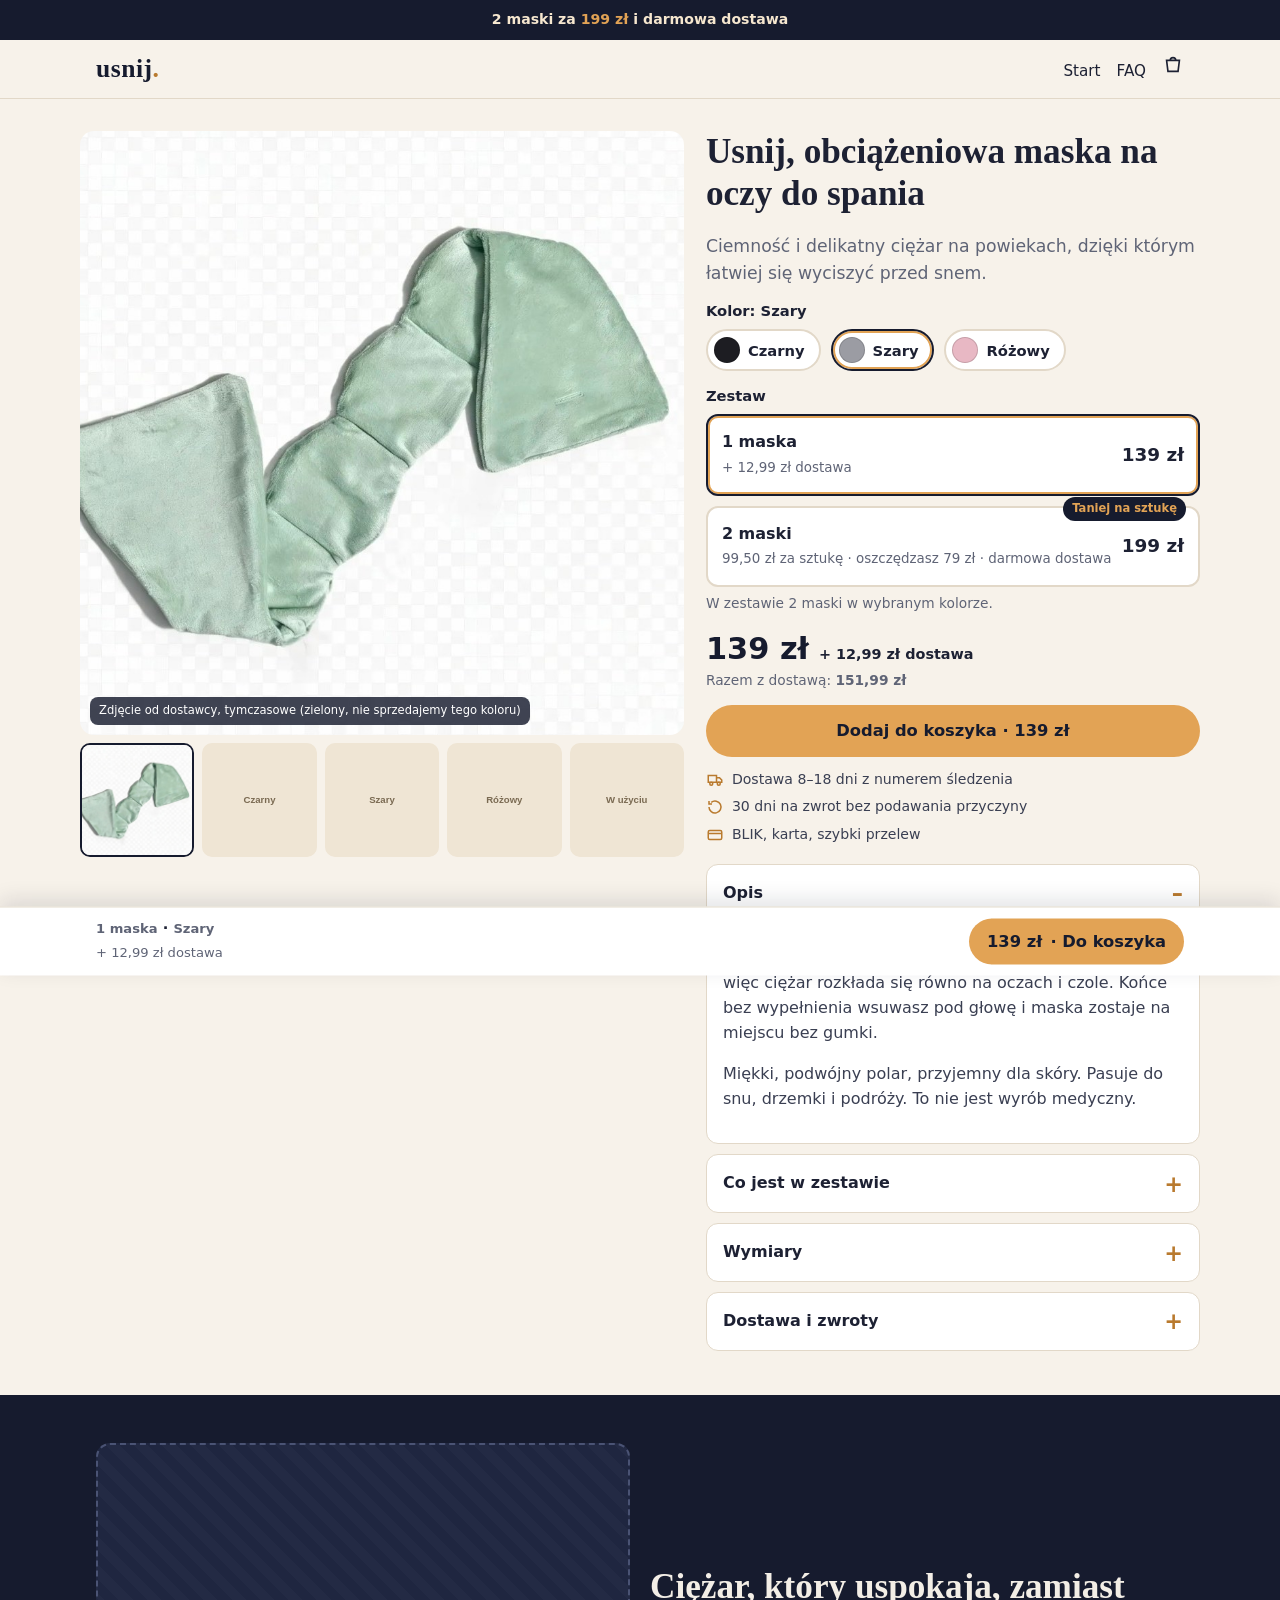
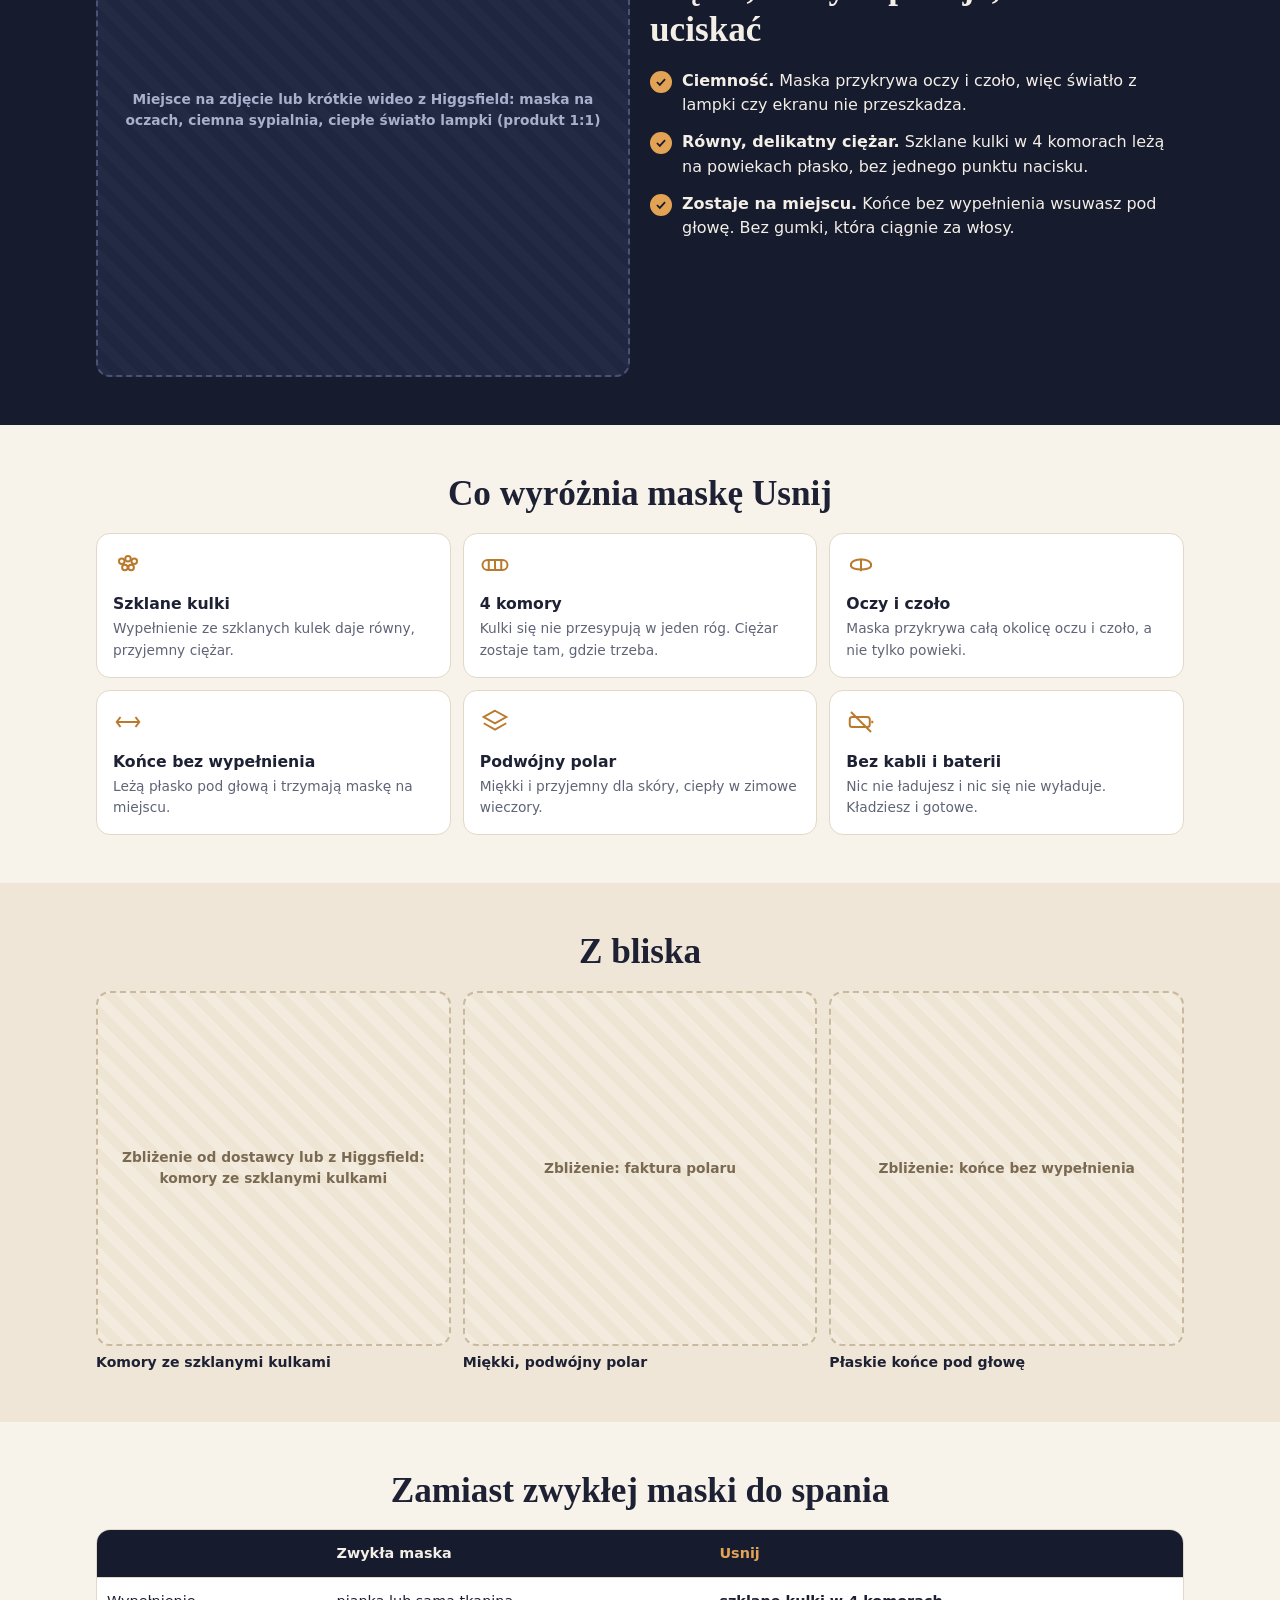
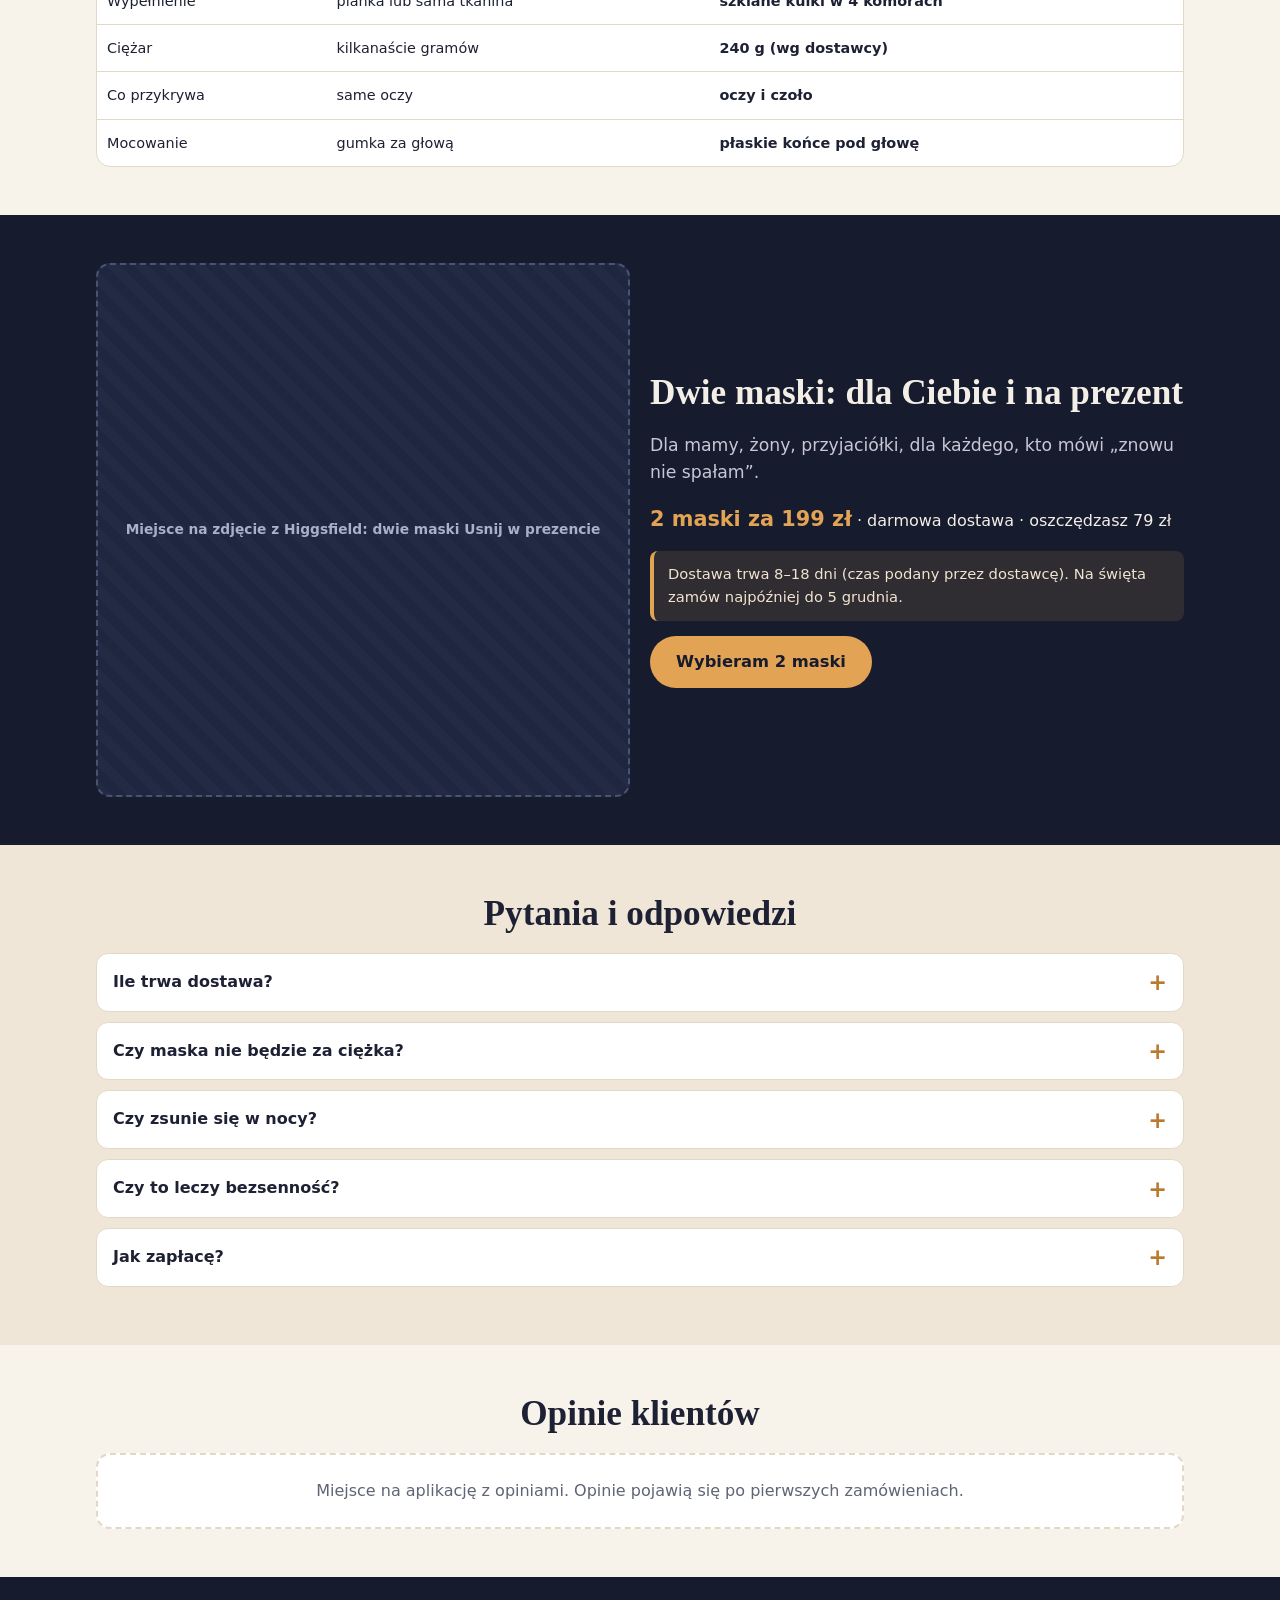
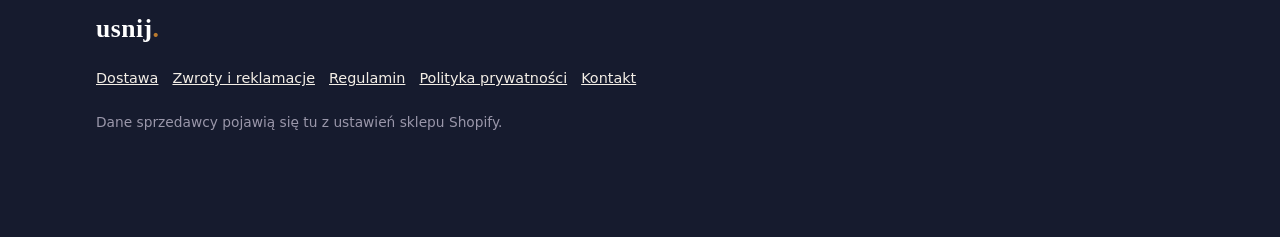
==== sklep/podglad/produkt.html @ 3f1035e3 "Podgląd sklepu Usnij: strona główna i produktu, testy i zrzuty Co-Authored-By: Claude Opus 5.5 <nore" ====
<!doctype html>
<html lang="pl">
<head>
<meta charset="utf-8">
<meta name="viewport" content="width=device-width,initial-scale=1">
<title>Usnij: obciążeniowa maska na oczy do spania</title>
<meta name="description" content="Obciążeniowa maska na oczy ze szklanymi kulkami w miękkim polarze. 139 zł, 2 sztuki 199 zł z darmową dostawą.">
<link rel="stylesheet" href="style.css">
</head>
<body>

<div class="promo">2 maski za <b>199 zł</b> i darmowa dostawa</div>
<header class="head"><div class="wrap">
  <a class="logo" href="index.html">usnij<span>.</span></a>
  <nav><a href="index.html">Start</a><a href="#faq">FAQ</a><a class="cart-ico" href="#" aria-label="Koszyk"><svg width="22" height="22" viewBox="0 0 24 24" fill="none" stroke="currentColor" stroke-width="1.8"><path d="M5 7h14l-1.5 12h-11z"/><path d="M9 7a3 3 0 0 1 6 0"/></svg></a></nav>
</div></header>

<!-- 1. Galeria i zakup -->
<div class="wrap pdp">
  <div>
    <div class="gal-main"><img src="img/dostawca-tymczasowe.jpg" alt="Obciążeniowa maska na oczy, zdjęcie od dostawcy"><span class="tag">Zdjęcie od dostawcy, tymczasowe (zielony, nie sprzedajemy tego koloru)</span></div>
    <div class="thumbs">
      <button class="thumb" aria-current="true"><img src="img/dostawca-tymczasowe.jpg" alt=""><template><img src="img/dostawca-tymczasowe.jpg" alt="Maska od dostawcy"><span class="tag">Zdjęcie od dostawcy, tymczasowe</span></template></button>
      <button class="thumb">Czarny<template><div class="ph">Zdjęcie od dostawcy: kolor czarny</div></template></button>
      <button class="thumb">Szary<template><div class="ph">Zdjęcie od dostawcy: kolor szary</div></template></button>
      <button class="thumb">Różowy<template><div class="ph">Zdjęcie od dostawcy: kolor różowy</div></template></button>
      <button class="thumb">W użyciu<template><div class="ph">Zdjęcie z Higgsfield: maska na oczach w łóżku, produkt 1:1</div></template></button>
    </div>
  </div>

  <div class="buy">
    <h1>Usnij, obciążeniowa maska na oczy do spania</h1>
    <p class="lead" style="margin-bottom:.4em">Ciemność i delikatny ciężar na powiekach, dzięki którym łatwiej się wyciszyć przed snem.</p>

    <div class="label">Kolor: <span data-color-name></span></div>
    <div class="swatches">
      <button class="sw" data-kolor="Czarny"><i style="background:#1d1d22"></i>Czarny</button>
      <button class="sw" data-kolor="Szary"><i style="background:#9b9ca3"></i>Szary</button>
      <button class="sw" data-kolor="Różowy"><i style="background:#e8b8c4"></i>Różowy</button>
    </div>

    <div class="label">Zestaw</div>
    <div class="sets">
      <button class="set" data-zestaw="1"><span><span class="t">1 maska</span><br><span class="s">+ 12,99 zł dostawa</span></span><span class="p">139 zł</span></button>
      <button class="set" data-zestaw="2"><span class="badge">Taniej na sztukę</span><span><span class="t">2 maski</span><br><span class="s">99,50 zł za sztukę · oszczędzasz 79 zł · darmowa dostawa</span></span><span class="p">199 zł</span></button>
    </div>
    <p class="small" style="margin-top:6px">W zestawie 2 maski w wybranym kolorze.</p>

    <div class="pricebox"><span class="price" data-price></span><span class="ship" data-ship></span></div>
    <p class="small">Razem z dostawą: <b data-total></b></p>
    <button class="btn block" id="main-atc" data-atc><span data-atc-label>Dodaj do koszyka</span></button>

    <div class="mini-trust">
      <span><svg width="18" height="18" viewBox="0 0 24 24" fill="none" stroke="currentColor" stroke-width="2"><path d="M3 6h11v9H3zM14 9h4l3 3v3h-7"/><circle cx="7" cy="17" r="2"/><circle cx="17" cy="17" r="2"/></svg>Dostawa 8–18 dni z numerem śledzenia</span>
      <span><svg width="18" height="18" viewBox="0 0 24 24" fill="none" stroke="currentColor" stroke-width="2"><path d="M4 12a8 8 0 1 0 3-6.2"/><path d="M4 4v4h4"/></svg>30 dni na zwrot bez podawania przyczyny</span>
      <span><svg width="18" height="18" viewBox="0 0 24 24" fill="none" stroke="currentColor" stroke-width="2"><rect x="3" y="6" width="18" height="12" rx="2"/><path d="M3 10h18"/></svg>BLIK, karta, szybki przelew</span>
    </div>

    <!-- 2. Zakładki -->
    <div style="margin-top:18px">
      <details open><summary>Opis</summary><div class="in"><p>Usnij to obciążeniowa maska na oczy wypełniona szklanymi kulkami. Kulki są zamknięte w 4 komorach, więc ciężar rozkłada się równo na oczach i czole. Końce bez wypełnienia wsuwasz pod głowę i maska zostaje na miejscu bez gumki.</p><p>Miękki, podwójny polar, przyjemny dla skóry. Pasuje do snu, drzemki i podróży. To nie jest wyrób medyczny.</p></div></details>
      <details><summary>Co jest w zestawie</summary><div class="in"><ul><li>1 maska: 1 × obciążeniowa maska na oczy</li><li>2 maski: 2 × obciążeniowa maska na oczy (w wybranym kolorze)</li></ul></div></details>
      <details><summary>Wymiary</summary><div class="in"><ul><li>Waga maski: 240 g (wg dostawcy)</li><li>Waga paczki: 362 g (wg dostawcy)</li><li>Długość i szerokość: [do potwierdzenia u dostawcy]</li><li>Materiał: polar, wypełnienie: szklane kulki</li></ul></div></details>
      <details><summary>Dostawa i zwroty</summary><div class="in"><ul><li>Dostawa 8–18 dni: 1–3 dni przygotowania + 7–15 dni transportu, z numerem śledzenia</li><li>Darmowa od 199 zł, poniżej 12,99 zł</li><li>Cena końcowa, bez cła i dopłat przy odbiorze</li><li>30 dni na zwrot bez podawania przyczyny</li><li>Paczka nie dotarła w 25 dni od nadania: nowa albo zwrot pieniędzy</li></ul></div></details>
    </div>
  </div>
</div>

<!-- 3. Najważniejsza korzyść -->
<section class="dark"><div class="wrap benefit">
  <div class="ph sq">Miejsce na zdjęcie lub krótkie wideo z Higgsfield: maska na oczach, ciemna sypialnia, ciepłe światło lampki (produkt 1:1)</div>
  <div>
    <h2>Ciężar, który uspokaja, zamiast uciskać</h2>
    <ul class="ticks">
      <li><span><b>Ciemność.</b> Maska przykrywa oczy i czoło, więc światło z lampki czy ekranu nie przeszkadza.</span></li>
      <li><span><b>Równy, delikatny ciężar.</b> Szklane kulki w 4 komorach leżą na powiekach płasko, bez jednego punktu nacisku.</span></li>
      <li><span><b>Zostaje na miejscu.</b> Końce bez wypełnienia wsuwasz pod głowę. Bez gumki, która ciągnie za włosy.</span></li>
    </ul>
  </div>
</div></section>

<!-- 4. Cechy -->
<section><div class="wrap">
  <h2 class="center">Co wyróżnia maskę Usnij</h2>
  <div class="features">
    <div class="feat"><svg viewBox="0 0 24 24" fill="none" stroke="currentColor" stroke-width="1.6"><circle cx="7" cy="9" r="2.2"/><circle cx="12" cy="7" r="2.2"/><circle cx="17" cy="9" r="2.2"/><circle cx="9.5" cy="14" r="2.2"/><circle cx="14.5" cy="14" r="2.2"/></svg><h3>Szklane kulki</h3><p>Wypełnienie ze szklanych kulek daje równy, przyjemny ciężar.</p></div>
    <div class="feat"><svg viewBox="0 0 24 24" fill="none" stroke="currentColor" stroke-width="1.6"><rect x="2" y="8" width="20" height="8" rx="4"/><path d="M7 8v8M12 8v8M17 8v8"/></svg><h3>4 komory</h3><p>Kulki się nie przesypują w jeden róg. Ciężar zostaje tam, gdzie trzeba.</p></div>
    <div class="feat"><svg viewBox="0 0 24 24" fill="none" stroke="currentColor" stroke-width="1.6"><path d="M4 11c2-4.5 14-4.5 16 0v2c-2 3.5-14 3.5-16 0z"/><path d="M12 7v10"/></svg><h3>Oczy i czoło</h3><p>Maska przykrywa całą okolicę oczu i czoło, a nie tylko powieki.</p></div>
    <div class="feat"><svg viewBox="0 0 24 24" fill="none" stroke="currentColor" stroke-width="1.6"><path d="M3 12h18"/><path d="M6 8l-3 4 3 4M18 8l3 4-3 4"/></svg><h3>Końce bez wypełnienia</h3><p>Leżą płasko pod głową i trzymają maskę na miejscu.</p></div>
    <div class="feat"><svg viewBox="0 0 24 24" fill="none" stroke="currentColor" stroke-width="1.6"><path d="M12 3l9 5-9 5-9-5z"/><path d="M3 13l9 5 9-5"/></svg><h3>Podwójny polar</h3><p>Miękki i przyjemny dla skóry, ciepły w zimowe wieczory.</p></div>
    <div class="feat"><svg viewBox="0 0 24 24" fill="none" stroke="currentColor" stroke-width="1.6"><rect x="3" y="8" width="16" height="8" rx="2"/><path d="M21 11v2"/><path d="M4 4l16 16"/></svg><h3>Bez kabli i baterii</h3><p>Nic nie ładujesz i nic się nie wyładuje. Kładziesz i gotowe.</p></div>
  </div>
</div></section>

<!-- 5. Z bliska -->
<section class="alt"><div class="wrap">
  <h2 class="center">Z bliska</h2>
  <div class="closeups">
    <figure><div class="ph sq">Zbliżenie od dostawcy lub z Higgsfield: komory ze szklanymi kulkami</div><figcaption>Komory ze szklanymi kulkami</figcaption></figure>
    <figure><div class="ph sq">Zbliżenie: faktura polaru</div><figcaption>Miękki, podwójny polar</figcaption></figure>
    <figure><div class="ph sq">Zbliżenie: końce bez wypełnienia</div><figcaption>Płaskie końce pod głowę</figcaption></figure>
  </div>
</div></section>

<!-- 6a. Porównanie -->
<section><div class="wrap">
  <h2 class="center">Zamiast zwykłej maski do spania</h2>
  <table class="compare">
    <tr><th></th><th>Zwykła maska</th><th>Usnij</th></tr>
    <tr><td>Wypełnienie</td><td>pianka lub sama tkanina</td><td>szklane kulki w 4 komorach</td></tr>
    <tr><td>Ciężar</td><td>kilkanaście gramów</td><td>240 g (wg dostawcy)</td></tr>
    <tr><td>Co przykrywa</td><td>same oczy</td><td>oczy i czoło</td></tr>
    <tr><td>Mocowanie</td><td>gumka za głową</td><td>płaskie końce pod głowę</td></tr>
  </table>
</div></section>

<!-- 6b. Prezent -->
<section class="dark"><div class="wrap gift">
  <div class="ph sq">Miejsce na zdjęcie z Higgsfield: dwie maski Usnij w prezencie</div>
  <div>
    <h2>Dwie maski: dla Ciebie i na prezent</h2>
    <p class="lead">Dla mamy, żony, przyjaciółki, dla każdego, kto mówi „znowu nie spałam”.</p>
    <p><b style="color:#e2a355;font-size:1.3rem">2 maski za 199 zł</b> · darmowa dostawa · oszczędzasz 79 zł</p>
    <p class="note">Dostawa trwa 8–18 dni (czas podany przez dostawcę). Na święta zamów najpóźniej do 5 grudnia.</p>
    <button class="btn" data-atc onclick="document.querySelector('[data-zestaw=&quot;2&quot;]').click()">Wybieram 2 maski</button>
  </div>
</div></section>

<!-- 6c. FAQ -->
<section class="alt" id="faq"><div class="wrap">
  <h2 class="center">Pytania i odpowiedzi</h2>
  <details><summary>Ile trwa dostawa?</summary><div class="in">8 do 18 dni od zamówienia (1–3 dni przygotowania i 7–15 dni transportu), z numerem śledzenia. Jeśli paczka nie dotrze w ciągu 25 dni od nadania, wysyłamy nową albo oddajemy pieniądze.</div></details>
  <details><summary>Czy maska nie będzie za ciężka?</summary><div class="in">Ciężar rozkłada się na 4 komory, więc nie uciska jednego punktu. Jeśli Ci nie posłuży, masz 30 dni na zwrot.</div></details>
  <details><summary>Czy zsunie się w nocy?</summary><div class="in">Końce bez wypełnienia wsuwasz pod głowę. Leżą płasko i trzymają maskę na miejscu.</div></details>
  <details><summary>Czy to leczy bezsenność?</summary><div class="in">Nie, to nie jest wyrób medyczny. Daje ciemność i delikatny ciężar, co wielu osobom pomaga się wyciszyć.</div></details>
  <details><summary>Jak zapłacę?</summary><div class="in">BLIK, kartą albo szybkim przelewem. Cena jest końcowa, bez dopłat przy odbiorze.</div></details>
</div></section>

<section><div class="wrap">
  <h2 class="center">Opinie klientów</h2>
  <div class="reviews-slot">Miejsce na aplikację z opiniami. Opinie pojawią się po pierwszych zamówieniach.</div>
</div></section>

<footer><div class="wrap">
  <a class="logo" href="index.html" style="color:#fff">usnij<span>.</span></a>
  <p style="margin-top:10px"><a href="#">Dostawa</a><a href="#">Zwroty i reklamacje</a><a href="#">Regulamin</a><a href="#">Polityka prywatności</a><a href="#">Kontakt</a></p>
  <p class="small" style="color:#9a97aa">Dane sprzedawcy pojawią się tu z ustawień sklepu Shopify.</p>
</div></footer>

<!-- 7. Przyklejony pasek -->
<div class="sticky" aria-hidden="true"><div class="wrap">
  <div class="info"><b><span data-set-name></span> · <span data-color-name></span></b><span data-ship></span></div>
  <button class="btn" data-atc><span data-price></span> · Do koszyka</button>
</div></div>

<div class="toast" role="status"></div>
<script src="app.js"></script>
</body>
</html>
---- sklep/podglad/style.css ----
/* Usnij: podgląd sklepu. Najpierw telefon, potem komputer. */
:root{
  --night:#161b2e; --night-2:#21283f; --ink:#1d2133; --muted:#5f6476;
  --cream:#f7f2ea; --sand:#efe6d8; --line:#e2d8c8; --white:#fff;
  --amber:#e2a355; --amber-d:#b97a2e; --ok:#2f7d5b;
  --r:14px; --shadow:0 6px 24px rgba(22,27,46,.08);
  --serif:Georgia,"Times New Roman",serif;
  --sans:system-ui,-apple-system,"Segoe UI",Roboto,Arial,sans-serif;
}
*{box-sizing:border-box}
html{-webkit-text-size-adjust:100%}
body{margin:0;background:var(--cream);color:var(--ink);font:16px/1.55 var(--sans);overflow-x:hidden}
img{max-width:100%;display:block}
a{color:inherit}
h1,h2,h3{font-family:var(--serif);line-height:1.2;margin:0 0 .5em;font-weight:600}
h1{font-size:clamp(1.9rem,6vw,3.1rem)} h2{font-size:clamp(1.5rem,4.6vw,2.2rem)} h3{font-size:1.15rem}
p{margin:0 0 1em}
.wrap{width:100%;max-width:1120px;margin:0 auto;padding:0 16px}
section{padding:48px 0}
.alt{background:var(--sand)}
.dark{background:var(--night);color:#f3eee6}
.center{text-align:center}
.lead{font-size:1.08rem;color:var(--muted)} .dark .lead{color:#c9c6d4}
.small{font-size:.86rem;color:var(--muted)}
.btn{display:inline-flex;align-items:center;justify-content:center;gap:.5em;min-height:52px;padding:0 26px;border:0;border-radius:999px;background:var(--amber);color:var(--night);font:600 1.02rem var(--sans);text-decoration:none;cursor:pointer;transition:transform .15s,background .15s}
.btn:hover{background:#eab36c}.btn:active{transform:scale(.98)}
.btn.block{width:100%}
.btn.dark-btn{background:var(--night);color:#fff}
/* Pasek promocji */
.promo{background:var(--night);color:#f6e7cf;text-align:center;font-size:.88rem;padding:9px 12px;font-weight:600}
.promo b{color:var(--amber)}
/* Nagłówek */
.head{position:sticky;top:0;z-index:20;background:rgba(247,242,234,.96);backdrop-filter:blur(6px);border-bottom:1px solid var(--line)}
.head .wrap{display:flex;align-items:center;justify-content:space-between;height:58px}
.logo{font-family:var(--serif);font-size:1.6rem;font-weight:700;letter-spacing:.5px;text-decoration:none;color:var(--night)}
.logo span{color:var(--amber-d)}
.head nav a{font-size:.95rem;text-decoration:none;margin-left:16px}
.cart-ico{display:inline-flex;align-items:center;gap:6px}
/* Hero */
.hero{padding:0;background:var(--night);color:#f3eee6}
.hero .wrap{display:grid;gap:22px;padding-top:22px;padding-bottom:34px}
.hero-media{border-radius:var(--r);overflow:hidden;aspect-ratio:4/5;background:#2a3150;position:relative}
.hero-media img{width:100%;height:100%;object-fit:cover}
.hero p.lead{color:#cfcbd8}
.hero .btn{width:100%}
@media(min-width:860px){.hero .wrap{grid-template-columns:1.05fr .95fr;align-items:center;padding-top:40px;padding-bottom:56px}.hero .btn{width:auto}.hero-media{aspect-ratio:1/1}}
/* Oznaczenie zdjęcia tymczasowego i miejsca na zdjęcie */
.tag{position:absolute;left:10px;bottom:10px;background:rgba(22,27,46,.82);color:#fff;font-size:.72rem;padding:5px 9px;border-radius:8px;max-width:calc(100% - 20px)}
.ph{display:flex;align-items:center;justify-content:center;text-align:center;padding:16px;border:2px dashed #c9b99f;border-radius:var(--r);background:repeating-linear-gradient(45deg,#f3ebdd,#f3ebdd 10px,#efe5d4 10px,#efe5d4 20px);color:#7a6a52;font-size:.86rem;font-weight:600;aspect-ratio:4/5}
.dark .ph{border-color:#4a5374;background:repeating-linear-gradient(45deg,#232a44,#232a44 10px,#1f2640 10px,#1f2640 20px);color:#a9b0cc}
.ph.sq{aspect-ratio:1/1}.ph.wide{aspect-ratio:16/10}
/* Pasek zaufania */
.trust{display:grid;grid-template-columns:1fr 1fr;gap:10px;padding:18px 0}
.trust div{display:flex;gap:10px;align-items:center;background:var(--white);border:1px solid var(--line);border-radius:12px;padding:12px;font-size:.88rem;font-weight:600;line-height:1.3}
.trust svg{flex:0 0 24px;color:var(--amber-d)}
@media(min-width:860px){.trust{grid-template-columns:repeat(4,1fr)}}
/* Karta produktu */
.pcard{display:grid;gap:18px;background:var(--white);border:1px solid var(--line);border-radius:var(--r);padding:16px;box-shadow:var(--shadow)}
.pcard .media{position:relative;border-radius:12px;overflow:hidden;aspect-ratio:1/1;background:#f1ece4}
.pcard .media img{width:100%;height:100%;object-fit:cover}
.price{font:700 1.6rem var(--sans);color:var(--night)}
.price small{font-size:.9rem;font-weight:500;color:var(--muted)}
@media(min-width:860px){.pcard{grid-template-columns:1fr 1fr;align-items:center;padding:24px}}
/* Kolory */
.swatches{display:flex;gap:10px;flex-wrap:wrap;margin:6px 0 14px}
.sw{display:flex;align-items:center;gap:8px;border:2px solid var(--line);background:var(--white);border-radius:999px;padding:6px 14px 6px 6px;font:600 .92rem var(--sans);cursor:pointer;color:var(--ink)}
.sw i{width:26px;height:26px;border-radius:50%;border:1px solid rgba(0,0,0,.15)}
.sw[aria-pressed="true"]{border-color:var(--night);box-shadow:0 0 0 2px var(--amber) inset}
/* Kroki */
.steps{display:grid;gap:16px;counter-reset:s}
.step{background:var(--white);border-radius:var(--r);padding:18px;border:1px solid var(--line)}
.step .num{width:36px;height:36px;border-radius:50%;background:var(--night);color:var(--amber);display:grid;place-items:center;font-weight:700;margin-bottom:10px}
@media(min-width:860px){.steps{grid-template-columns:repeat(3,1fr)}}
/* Prezent */
.gift{display:grid;gap:20px;align-items:center}
@media(min-width:860px){.gift{grid-template-columns:1fr 1fr}}
.note{background:rgba(226,163,85,.14);border-left:4px solid var(--amber);padding:12px 14px;border-radius:8px;font-size:.92rem}
.dark .note{background:rgba(226,163,85,.12);color:#f1e4cf}
/* Opinie */
.reviews-slot{border:2px dashed var(--line);border-radius:var(--r);padding:24px;text-align:center;color:var(--muted);background:var(--white)}
/* FAQ i zakładki */
details{background:var(--white);border:1px solid var(--line);border-radius:12px;margin-bottom:10px}
summary{list-style:none;cursor:pointer;padding:16px 44px 16px 16px;font-weight:600;position:relative}
summary::-webkit-details-marker{display:none}
summary::after{content:"+";position:absolute;right:16px;top:50%;transform:translateY(-50%);font-size:1.4rem;color:var(--amber-d)}
details[open] summary::after{content:"–"}
details .in{padding:0 16px 16px;color:#3a3f52}
details .in ul{padding-left:18px;margin:0}
/* Stopka */
footer{background:var(--night);color:#c9c6d4;padding:32px 0 90px;font-size:.9rem}
footer a{display:inline-block;margin:0 14px 8px 0;color:#f3eee6}
/* ===== Strona produktu ===== */
.pdp{display:grid;gap:22px;padding:18px 0 34px}
@media(min-width:900px){.pdp{grid-template-columns:1.1fr .9fr;align-items:start;padding-top:32px}}
.gal-main{position:relative;border-radius:var(--r);overflow:hidden;aspect-ratio:1/1;background:#f1ece4}
.gal-main img{width:100%;height:100%;object-fit:cover}
.gal-main .ph{aspect-ratio:auto;height:100%;border-radius:0;border:0}
.thumbs{display:grid;grid-template-columns:repeat(5,1fr);gap:8px;margin-top:8px}
.thumb{border:2px solid transparent;border-radius:10px;overflow:hidden;aspect-ratio:1/1;padding:0;background:#efe5d4;cursor:pointer;font-size:.6rem;color:#7a6a52;font-weight:700}
.thumb img{width:100%;height:100%;object-fit:cover}
.thumb[aria-current="true"]{border-color:var(--night)}
.buy h1{font-size:clamp(1.55rem,5vw,2.2rem)}
.label{font-weight:700;font-size:.92rem;margin:14px 0 6px}
.sets{display:grid;gap:10px}
.set{position:relative;display:flex;justify-content:space-between;align-items:center;gap:10px;border:2px solid var(--line);background:var(--white);border-radius:12px;padding:14px;cursor:pointer;text-align:left;font:inherit;color:inherit;width:100%}
.set[aria-pressed="true"]{border-color:var(--night);box-shadow:0 0 0 2px var(--amber) inset}
.set .t{font-weight:700}.set .s{font-size:.84rem;color:var(--muted)}
.set .p{font-weight:700;font-size:1.15rem;white-space:nowrap;text-align:right}
.set .badge{position:absolute;top:-11px;right:12px;background:var(--night);color:var(--amber);font-size:.72rem;font-weight:700;padding:3px 9px;border-radius:999px}
.pricebox{display:flex;align-items:baseline;gap:10px;flex-wrap:wrap;margin:16px 0 4px}
.pricebox .price{font-size:1.9rem}
.ship{font-size:.9rem;font-weight:600}
.ship.free{color:var(--ok)}
.mini-trust{display:grid;gap:6px;margin:12px 0 4px;font-size:.88rem;color:#3a3f52}
.mini-trust span{display:flex;gap:8px;align-items:center}
.mini-trust svg{color:var(--amber-d);flex:0 0 18px}
/* Korzyść */
.benefit{display:grid;gap:20px;align-items:center}
@media(min-width:860px){.benefit{grid-template-columns:1fr 1fr}}
.ticks{list-style:none;padding:0;margin:0}
.ticks li{display:flex;gap:10px;margin-bottom:12px}
.ticks li::before{content:"";flex:0 0 22px;height:22px;border-radius:50%;background:var(--amber) url("data:image/svg+xml,%3Csvg xmlns='http://www.w3.org/2000/svg' viewBox='0 0 24 24'%3E%3Cpath d='M5 12l5 5 9-10' fill='none' stroke='%23161b2e' stroke-width='3'/%3E%3C/svg%3E") center/14px no-repeat;margin-top:2px}
/* Cechy */
.features{display:grid;grid-template-columns:1fr 1fr;gap:12px}
.feat{background:var(--white);border:1px solid var(--line);border-radius:var(--r);padding:16px}
.feat svg{color:var(--amber-d);width:30px;height:30px;margin-bottom:8px}
.feat h3{font-family:var(--sans);font-size:.98rem;margin-bottom:4px}
.feat p{font-size:.86rem;color:var(--muted);margin:0}
@media(min-width:860px){.features{grid-template-columns:repeat(3,1fr)}}
/* Z bliska */
.closeups{display:grid;gap:12px}
@media(min-width:700px){.closeups{grid-template-columns:repeat(3,1fr)}}
.closeups figure{margin:0}.closeups figcaption{font-size:.88rem;margin-top:6px;font-weight:600}
/* Porównanie */
.compare{width:100%;border-collapse:separate;border-spacing:0;background:var(--white);border:1px solid var(--line);border-radius:var(--r);overflow:hidden;font-size:.9rem}
.compare th,.compare td{padding:12px 10px;border-bottom:1px solid var(--line);text-align:left;vertical-align:top}
.compare th{background:var(--night);color:#f3eee6;font-weight:600}
.compare th:last-child{color:var(--amber)}
.compare tr:last-child td{border-bottom:0}
.compare td:last-child{font-weight:600}
/* Przyklejony pasek */
.sticky{position:fixed;left:0;right:0;bottom:0;z-index:30;background:var(--white);border-top:1px solid var(--line);box-shadow:0 -6px 20px rgba(22,27,46,.12);transform:translateY(110%);transition:transform .25s}
.sticky.show{transform:none}
.sticky .wrap{display:flex;gap:12px;align-items:center;justify-content:space-between;padding-top:10px;padding-bottom:10px}
.sticky .info{min-width:0}
.sticky .info b{display:block;white-space:nowrap;overflow:hidden;text-overflow:ellipsis;font-size:.92rem}
.sticky .info span{font-size:.82rem;color:var(--muted)}
.sticky .btn{min-height:46px;padding:0 18px;flex:0 0 auto}
/* Komunikat */
.toast{position:fixed;left:16px;right:16px;bottom:84px;z-index:40;max-width:420px;margin:0 auto;background:var(--night);color:#fff;padding:14px 16px;border-radius:12px;font-size:.92rem;opacity:0;pointer-events:none;transition:opacity .2s}
.toast.show{opacity:1}
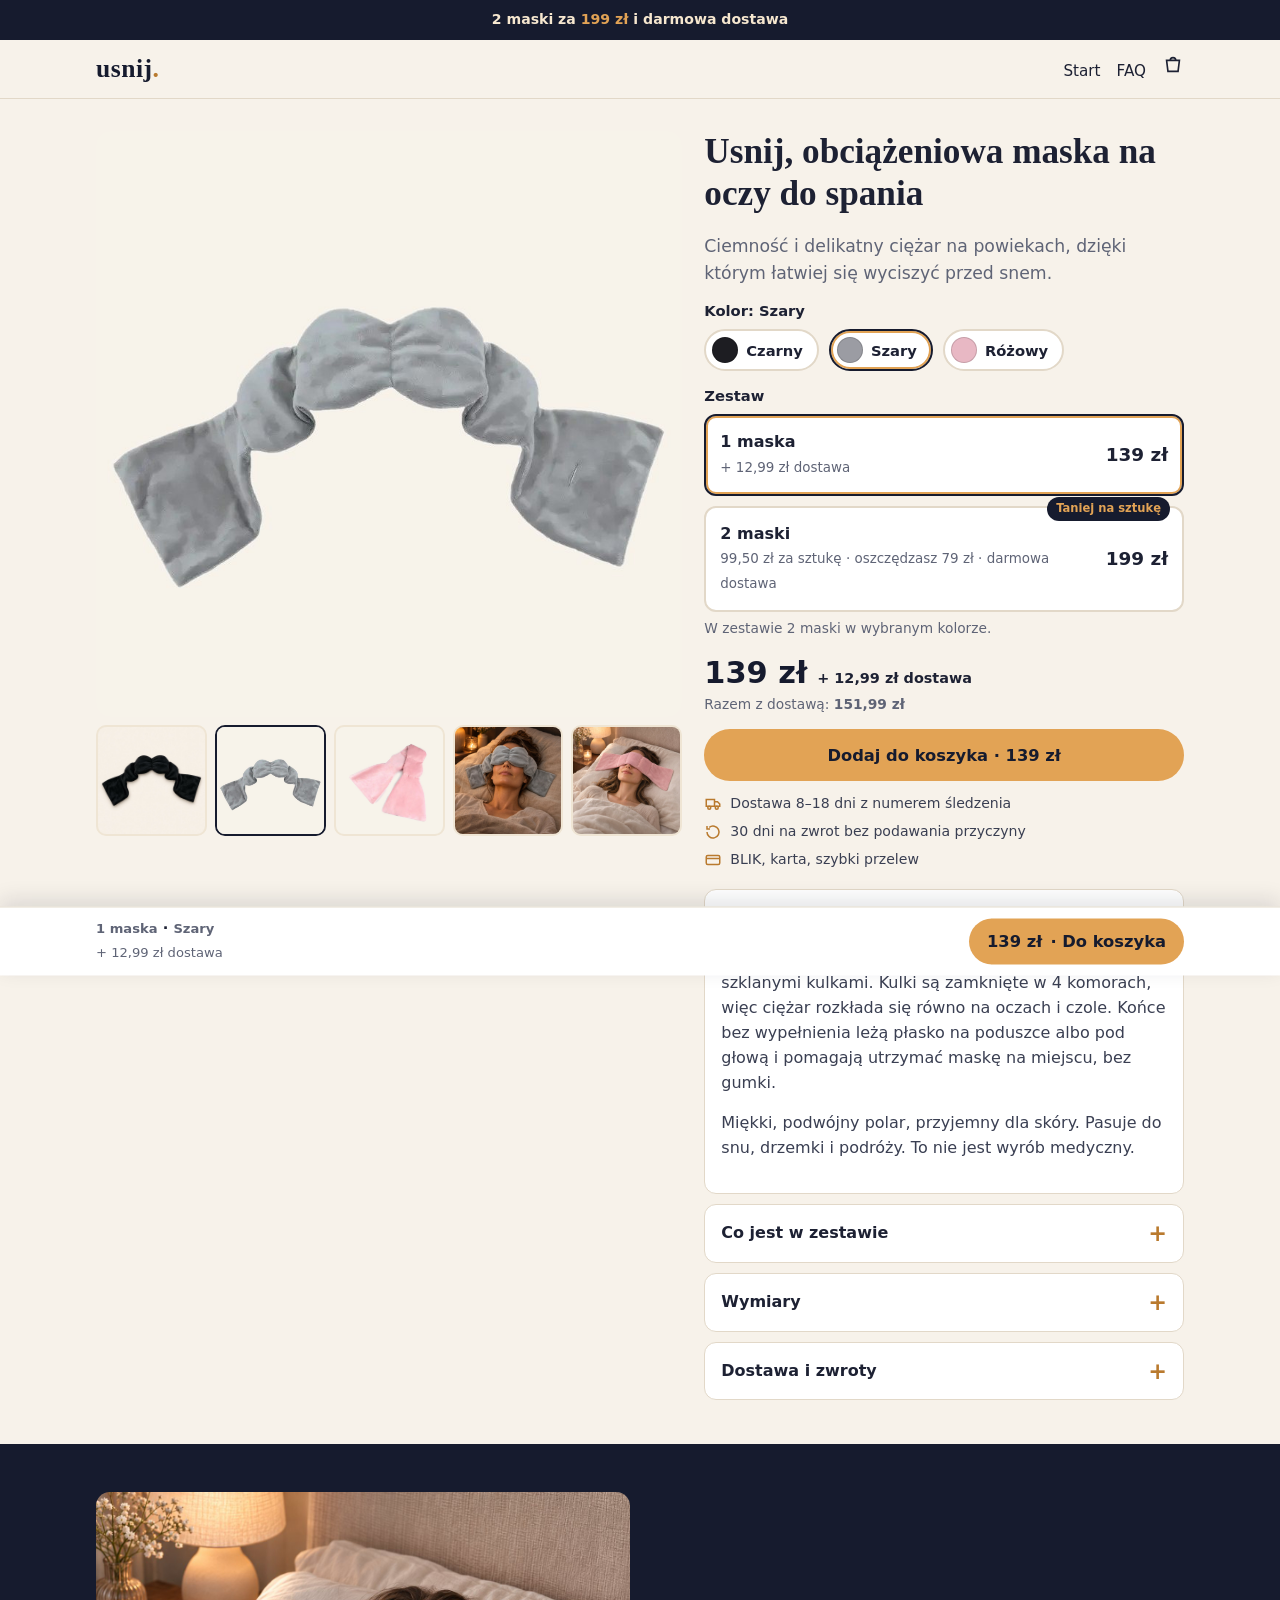
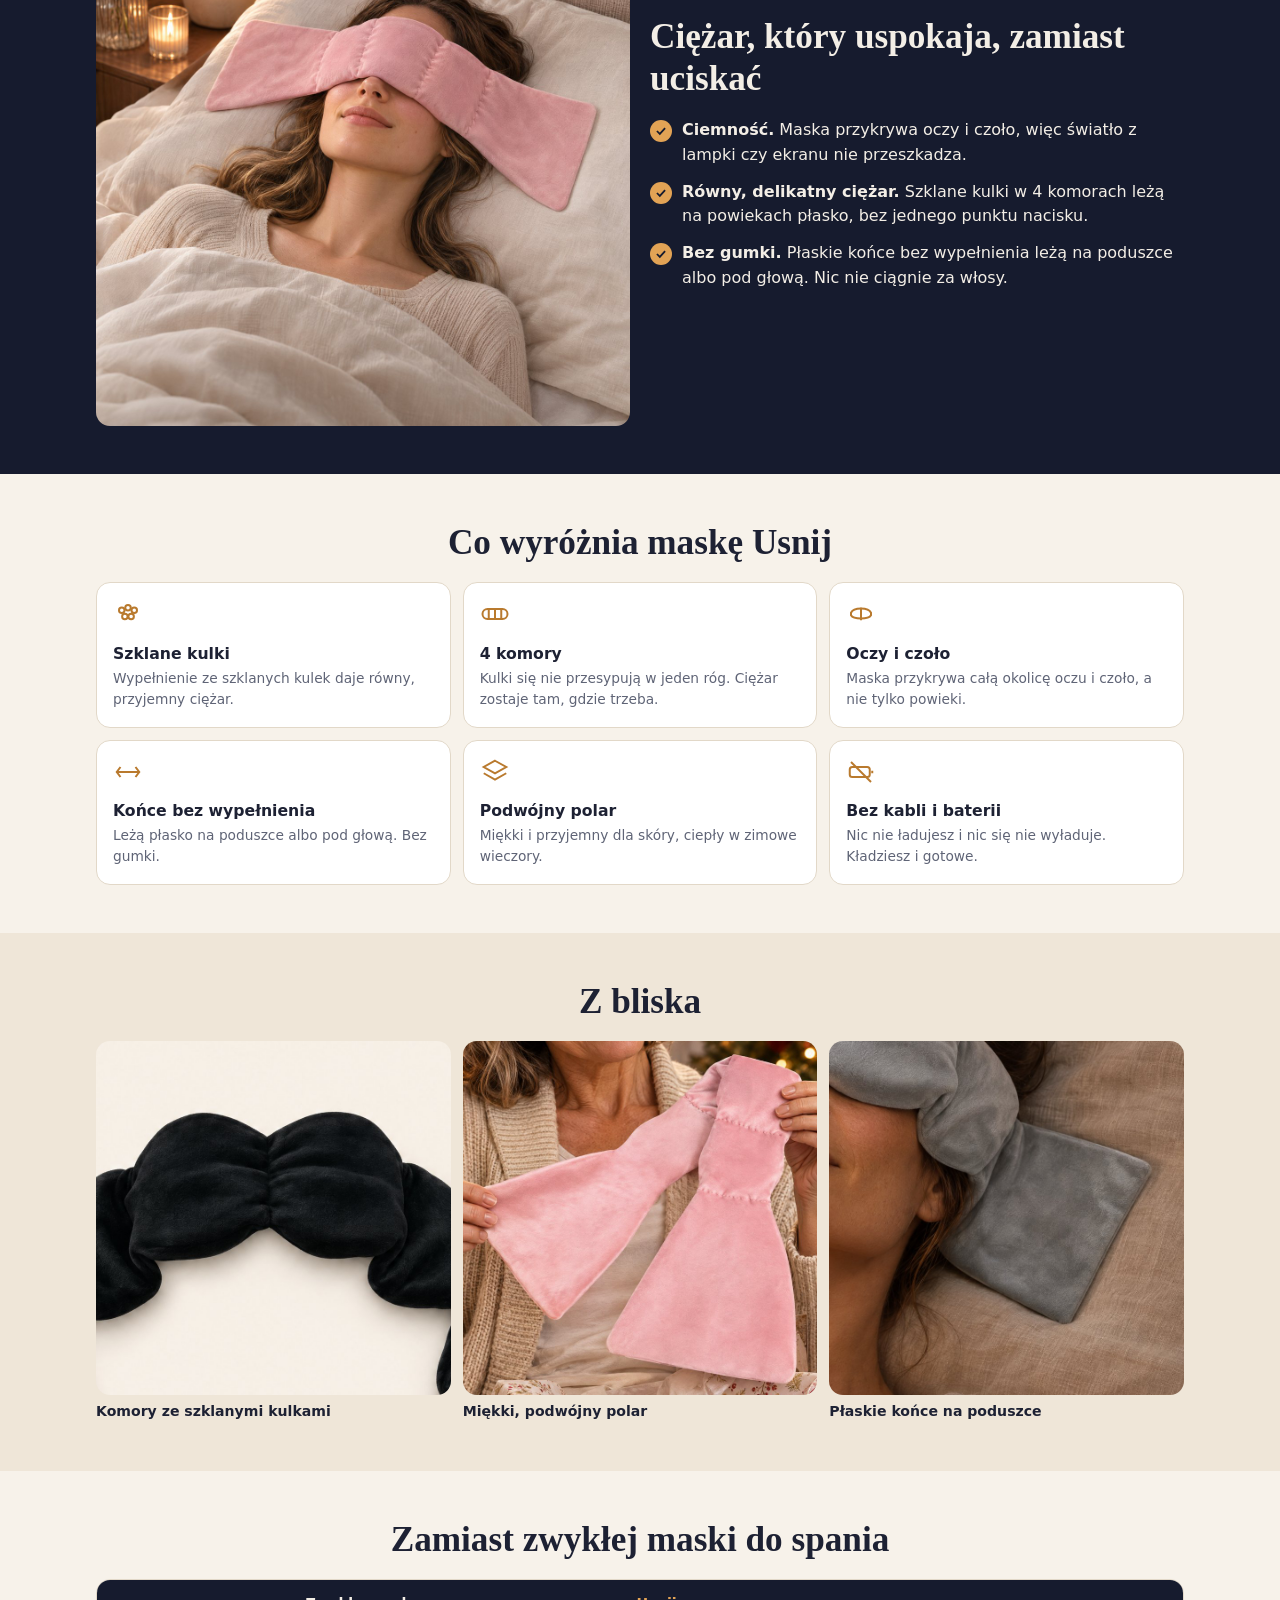
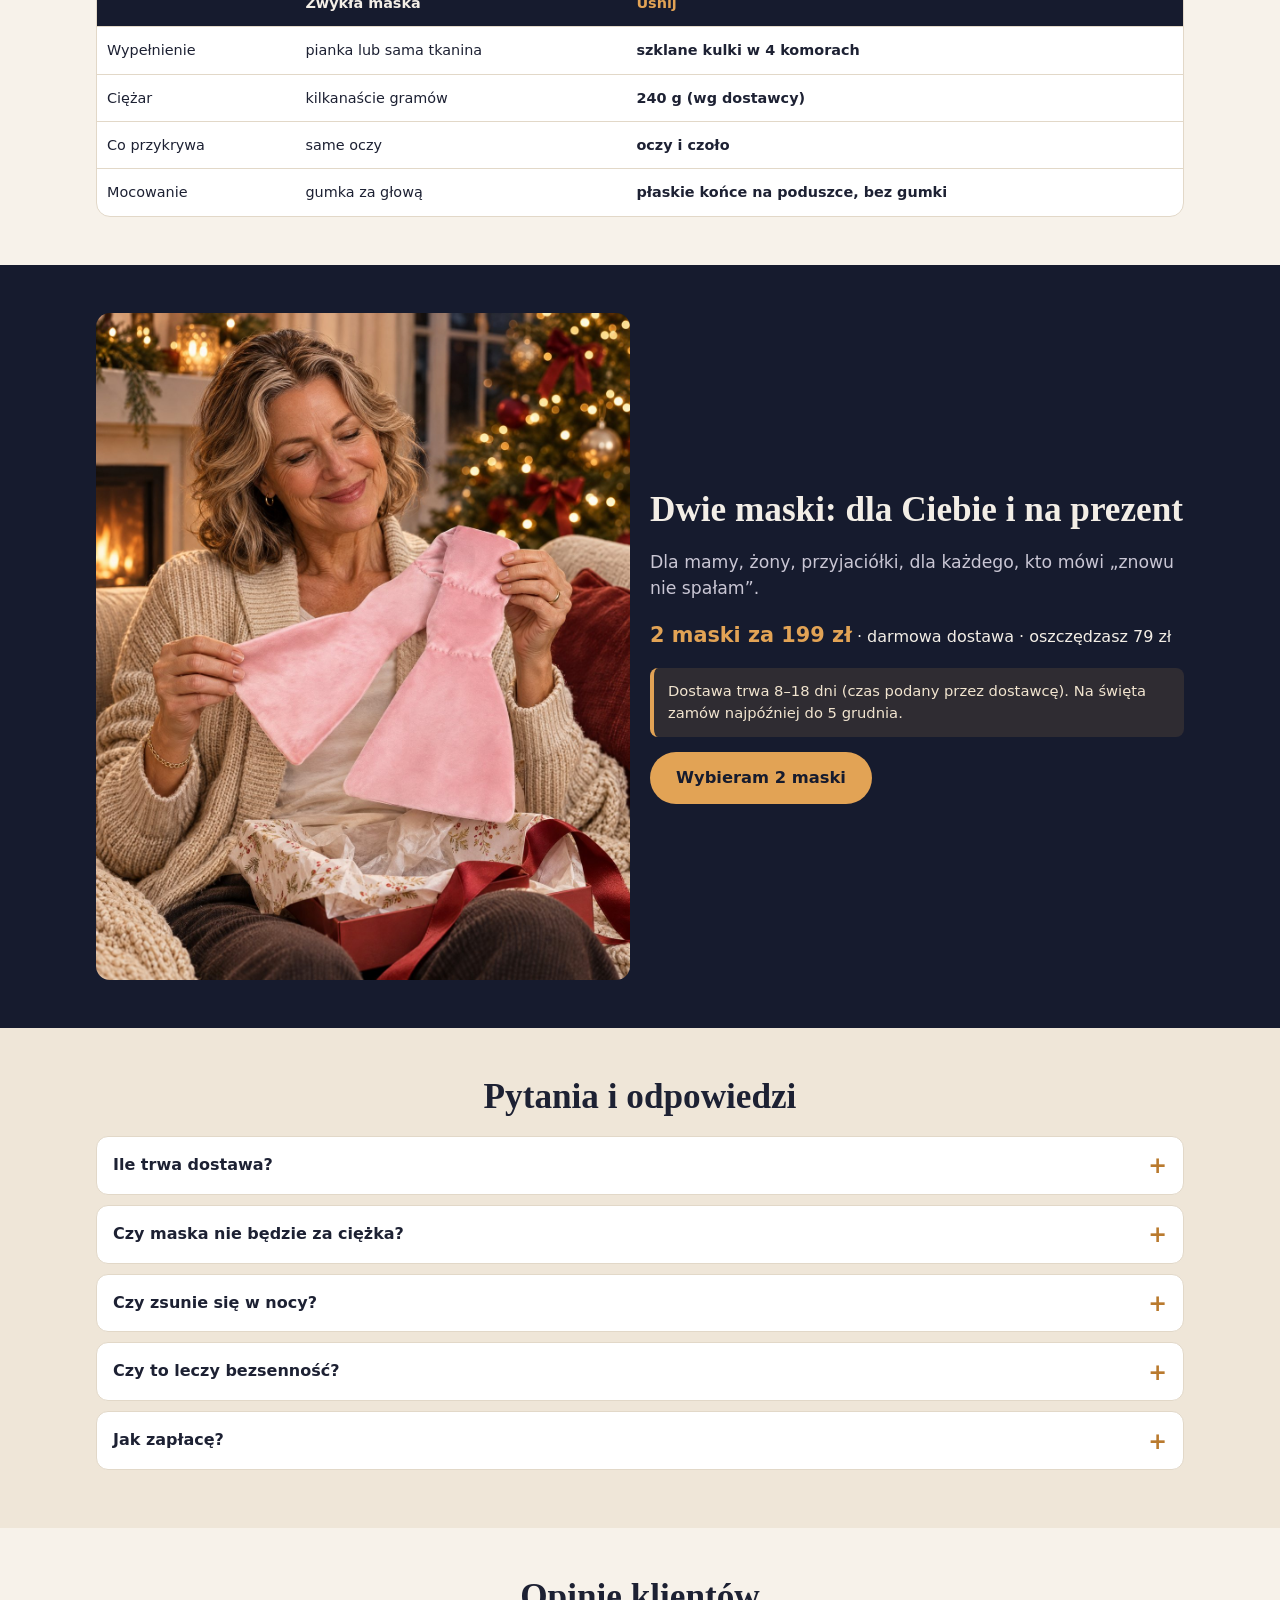
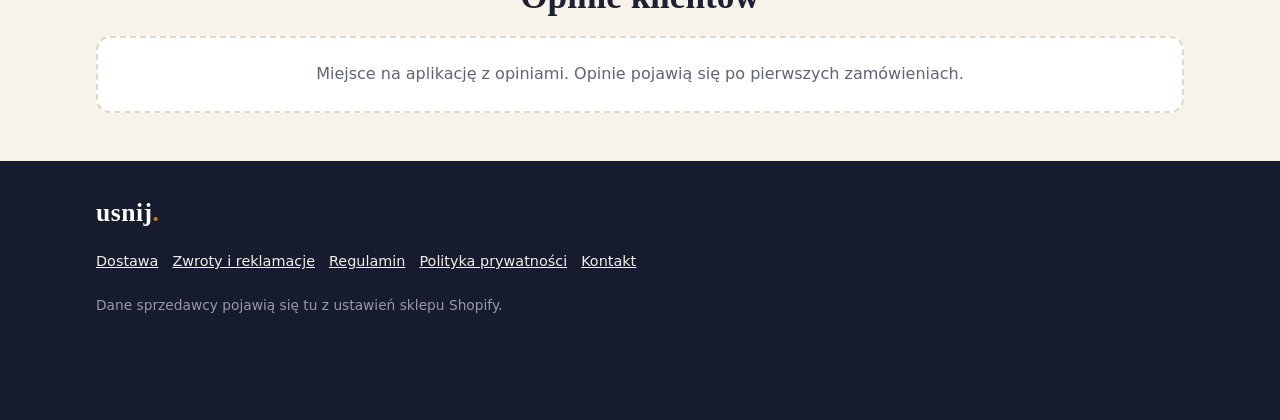
==== commit edfe7405: "Podgląd Usnij ze zdjęciami dostawcy i z Higgsfield, poprawione marginesy Co-Authored-By: Claude Opus" ====
--- a/sklep/podglad/produkt.html
+++ b/sklep/podglad/produkt.html
@@ -18,13 +18,13 @@
 <!-- 1. Galeria i zakup -->
 <div class="wrap pdp">
   <div>
-    <div class="gal-main"><img src="img/dostawca-tymczasowe.jpg" alt="Obciążeniowa maska na oczy, zdjęcie od dostawcy"><span class="tag">Zdjęcie od dostawcy, tymczasowe (zielony, nie sprzedajemy tego koloru)</span></div>
+    <div class="gal-main"><img data-color-img src="img/packshot-szara.jpg" alt="Obciążeniowa maska na oczy Usnij"></div>
     <div class="thumbs">
-      <button class="thumb" aria-current="true"><img src="img/dostawca-tymczasowe.jpg" alt=""><template><img src="img/dostawca-tymczasowe.jpg" alt="Maska od dostawcy"><span class="tag">Zdjęcie od dostawcy, tymczasowe</span></template></button>
-      <button class="thumb">Czarny<template><div class="ph">Zdjęcie od dostawcy: kolor czarny</div></template></button>
-      <button class="thumb">Szary<template><div class="ph">Zdjęcie od dostawcy: kolor szary</div></template></button>
-      <button class="thumb">Różowy<template><div class="ph">Zdjęcie od dostawcy: kolor różowy</div></template></button>
-      <button class="thumb">W użyciu<template><div class="ph">Zdjęcie z Higgsfield: maska na oczach w łóżku, produkt 1:1</div></template></button>
+      <button class="thumb" data-kolor-thumb="Czarny"><img src="img/packshot-czarna.jpg" alt="Kolor czarny"><template><img src="img/packshot-czarna.jpg" alt="Maska Usnij, kolor czarny"></template></button>
+      <button class="thumb" data-kolor-thumb="Szary" aria-current="true"><img src="img/packshot-szara.jpg" alt="Kolor szary"><template><img src="img/packshot-szara.jpg" alt="Maska Usnij, kolor szary"></template></button>
+      <button class="thumb" data-kolor-thumb="Różowy"><img src="img/packshot-rozowa.jpg" alt="Kolor różowy"><template><img src="img/packshot-rozowa.jpg" alt="Maska Usnij, kolor różowy"></template></button>
+      <button class="thumb"><img src="img/hero-szara-lozko.jpg" alt="Maska w użyciu" loading="lazy"><template><img src="img/hero-szara-lozko.jpg" alt="Szara maska Usnij na oczach w łóżku"></template></button>
+      <button class="thumb"><img src="img/rozowa-lozko.jpg" alt="Różowa maska w użyciu" loading="lazy"><template><img src="img/rozowa-lozko.jpg" alt="Różowa maska Usnij na oczach w łóżku"></template></button>
     </div>
   </div>
 
@@ -58,7 +58,7 @@
 
     <!-- 2. Zakładki -->
     <div style="margin-top:18px">
-      <details open><summary>Opis</summary><div class="in"><p>Usnij to obciążeniowa maska na oczy wypełniona szklanymi kulkami. Kulki są zamknięte w 4 komorach, więc ciężar rozkłada się równo na oczach i czole. Końce bez wypełnienia wsuwasz pod głowę i maska zostaje na miejscu bez gumki.</p><p>Miękki, podwójny polar, przyjemny dla skóry. Pasuje do snu, drzemki i podróży. To nie jest wyrób medyczny.</p></div></details>
+      <details open><summary>Opis</summary><div class="in"><p>Usnij to obciążeniowa maska na oczy wypełniona szklanymi kulkami. Kulki są zamknięte w 4 komorach, więc ciężar rozkłada się równo na oczach i czole. Końce bez wypełnienia leżą płasko na poduszce albo pod głową i pomagają utrzymać maskę na miejscu, bez gumki.</p><p>Miękki, podwójny polar, przyjemny dla skóry. Pasuje do snu, drzemki i podróży. To nie jest wyrób medyczny.</p></div></details>
       <details><summary>Co jest w zestawie</summary><div class="in"><ul><li>1 maska: 1 × obciążeniowa maska na oczy</li><li>2 maski: 2 × obciążeniowa maska na oczy (w wybranym kolorze)</li></ul></div></details>
       <details><summary>Wymiary</summary><div class="in"><ul><li>Waga maski: 240 g (wg dostawcy)</li><li>Waga paczki: 362 g (wg dostawcy)</li><li>Długość i szerokość: [do potwierdzenia u dostawcy]</li><li>Materiał: polar, wypełnienie: szklane kulki</li></ul></div></details>
       <details><summary>Dostawa i zwroty</summary><div class="in"><ul><li>Dostawa 8–18 dni: 1–3 dni przygotowania + 7–15 dni transportu, z numerem śledzenia</li><li>Darmowa od 199 zł, poniżej 12,99 zł</li><li>Cena końcowa, bez cła i dopłat przy odbiorze</li><li>30 dni na zwrot bez podawania przyczyny</li><li>Paczka nie dotarła w 25 dni od nadania: nowa albo zwrot pieniędzy</li></ul></div></details>
@@ -68,13 +68,13 @@
 
 <!-- 3. Najważniejsza korzyść -->
 <section class="dark"><div class="wrap benefit">
-  <div class="ph sq">Miejsce na zdjęcie lub krótkie wideo z Higgsfield: maska na oczach, ciemna sypialnia, ciepłe światło lampki (produkt 1:1)</div>
+  <img src="img/rozowa-lozko.jpg" alt="Różowa maska Usnij na oczach, ciepłe światło lampki w sypialni" style="border-radius:14px" loading="lazy">
   <div>
     <h2>Ciężar, który uspokaja, zamiast uciskać</h2>
     <ul class="ticks">
       <li><span><b>Ciemność.</b> Maska przykrywa oczy i czoło, więc światło z lampki czy ekranu nie przeszkadza.</span></li>
       <li><span><b>Równy, delikatny ciężar.</b> Szklane kulki w 4 komorach leżą na powiekach płasko, bez jednego punktu nacisku.</span></li>
-      <li><span><b>Zostaje na miejscu.</b> Końce bez wypełnienia wsuwasz pod głowę. Bez gumki, która ciągnie za włosy.</span></li>
+      <li><span><b>Bez gumki.</b> Płaskie końce bez wypełnienia leżą na poduszce albo pod głową. Nic nie ciągnie za włosy.</span></li>
     </ul>
   </div>
 </div></section>
@@ -86,7 +86,7 @@
     <div class="feat"><svg viewBox="0 0 24 24" fill="none" stroke="currentColor" stroke-width="1.6"><circle cx="7" cy="9" r="2.2"/><circle cx="12" cy="7" r="2.2"/><circle cx="17" cy="9" r="2.2"/><circle cx="9.5" cy="14" r="2.2"/><circle cx="14.5" cy="14" r="2.2"/></svg><h3>Szklane kulki</h3><p>Wypełnienie ze szklanych kulek daje równy, przyjemny ciężar.</p></div>
     <div class="feat"><svg viewBox="0 0 24 24" fill="none" stroke="currentColor" stroke-width="1.6"><rect x="2" y="8" width="20" height="8" rx="4"/><path d="M7 8v8M12 8v8M17 8v8"/></svg><h3>4 komory</h3><p>Kulki się nie przesypują w jeden róg. Ciężar zostaje tam, gdzie trzeba.</p></div>
     <div class="feat"><svg viewBox="0 0 24 24" fill="none" stroke="currentColor" stroke-width="1.6"><path d="M4 11c2-4.5 14-4.5 16 0v2c-2 3.5-14 3.5-16 0z"/><path d="M12 7v10"/></svg><h3>Oczy i czoło</h3><p>Maska przykrywa całą okolicę oczu i czoło, a nie tylko powieki.</p></div>
-    <div class="feat"><svg viewBox="0 0 24 24" fill="none" stroke="currentColor" stroke-width="1.6"><path d="M3 12h18"/><path d="M6 8l-3 4 3 4M18 8l3 4-3 4"/></svg><h3>Końce bez wypełnienia</h3><p>Leżą płasko pod głową i trzymają maskę na miejscu.</p></div>
+    <div class="feat"><svg viewBox="0 0 24 24" fill="none" stroke="currentColor" stroke-width="1.6"><path d="M3 12h18"/><path d="M6 8l-3 4 3 4M18 8l3 4-3 4"/></svg><h3>Końce bez wypełnienia</h3><p>Leżą płasko na poduszce albo pod głową. Bez gumki.</p></div>
     <div class="feat"><svg viewBox="0 0 24 24" fill="none" stroke="currentColor" stroke-width="1.6"><path d="M12 3l9 5-9 5-9-5z"/><path d="M3 13l9 5 9-5"/></svg><h3>Podwójny polar</h3><p>Miękki i przyjemny dla skóry, ciepły w zimowe wieczory.</p></div>
     <div class="feat"><svg viewBox="0 0 24 24" fill="none" stroke="currentColor" stroke-width="1.6"><rect x="3" y="8" width="16" height="8" rx="2"/><path d="M21 11v2"/><path d="M4 4l16 16"/></svg><h3>Bez kabli i baterii</h3><p>Nic nie ładujesz i nic się nie wyładuje. Kładziesz i gotowe.</p></div>
   </div>
@@ -96,9 +96,9 @@
 <section class="alt"><div class="wrap">
   <h2 class="center">Z bliska</h2>
   <div class="closeups">
-    <figure><div class="ph sq">Zbliżenie od dostawcy lub z Higgsfield: komory ze szklanymi kulkami</div><figcaption>Komory ze szklanymi kulkami</figcaption></figure>
-    <figure><div class="ph sq">Zbliżenie: faktura polaru</div><figcaption>Miękki, podwójny polar</figcaption></figure>
-    <figure><div class="ph sq">Zbliżenie: końce bez wypełnienia</div><figcaption>Płaskie końce pod głowę</figcaption></figure>
+    <figure><img src="img/zblizenie-komory.jpg" alt="Zbliżenie komór ze szklanymi kulkami" style="border-radius:14px;aspect-ratio:1/1;object-fit:cover" loading="lazy"><figcaption>Komory ze szklanymi kulkami</figcaption></figure>
+    <figure><img src="img/zblizenie-polar.jpg" alt="Zbliżenie miękkiego polaru maski" style="border-radius:14px;aspect-ratio:1/1;object-fit:cover" loading="lazy"><figcaption>Miękki, podwójny polar</figcaption></figure>
+    <figure><img src="img/zblizenie-konce.jpg" alt="Płaski koniec maski na poduszce" style="border-radius:14px;aspect-ratio:1/1;object-fit:cover" loading="lazy"><figcaption>Płaskie końce na poduszce</figcaption></figure>
   </div>
 </div></section>
 
@@ -110,13 +110,13 @@
     <tr><td>Wypełnienie</td><td>pianka lub sama tkanina</td><td>szklane kulki w 4 komorach</td></tr>
     <tr><td>Ciężar</td><td>kilkanaście gramów</td><td>240 g (wg dostawcy)</td></tr>
     <tr><td>Co przykrywa</td><td>same oczy</td><td>oczy i czoło</td></tr>
-    <tr><td>Mocowanie</td><td>gumka za głową</td><td>płaskie końce pod głowę</td></tr>
+    <tr><td>Mocowanie</td><td>gumka za głową</td><td>płaskie końce na poduszce, bez gumki</td></tr>
   </table>
 </div></section>
 
 <!-- 6b. Prezent -->
 <section class="dark"><div class="wrap gift">
-  <div class="ph sq">Miejsce na zdjęcie z Higgsfield: dwie maski Usnij w prezencie</div>
+  <img src="img/prezent-rozowa.jpg" alt="Różowa maska Usnij wyjęta z prezentu przy choince" style="border-radius:14px" loading="lazy">
   <div>
     <h2>Dwie maski: dla Ciebie i na prezent</h2>
     <p class="lead">Dla mamy, żony, przyjaciółki, dla każdego, kto mówi „znowu nie spałam”.</p>
@@ -131,7 +131,7 @@
   <h2 class="center">Pytania i odpowiedzi</h2>
   <details><summary>Ile trwa dostawa?</summary><div class="in">8 do 18 dni od zamówienia (1–3 dni przygotowania i 7–15 dni transportu), z numerem śledzenia. Jeśli paczka nie dotrze w ciągu 25 dni od nadania, wysyłamy nową albo oddajemy pieniądze.</div></details>
   <details><summary>Czy maska nie będzie za ciężka?</summary><div class="in">Ciężar rozkłada się na 4 komory, więc nie uciska jednego punktu. Jeśli Ci nie posłuży, masz 30 dni na zwrot.</div></details>
-  <details><summary>Czy zsunie się w nocy?</summary><div class="in">Końce bez wypełnienia wsuwasz pod głowę. Leżą płasko i trzymają maskę na miejscu.</div></details>
+  <details><summary>Czy zsunie się w nocy?</summary><div class="in">Końce bez wypełnienia leżą płasko na poduszce albo pod głową i pomagają utrzymać maskę na miejscu.</div></details>
   <details><summary>Czy to leczy bezsenność?</summary><div class="in">Nie, to nie jest wyrób medyczny. Daje ciemność i delikatny ciężar, co wielu osobom pomaga się wyciszyć.</div></details>
   <details><summary>Jak zapłacę?</summary><div class="in">BLIK, kartą albo szybkim przelewem. Cena jest końcowa, bez dopłat przy odbiorze.</div></details>
 </div></section>
--- a/sklep/podglad/style.css
+++ b/sklep/podglad/style.css
@@ -90,7 +90,7 @@
 footer{background:var(--night);color:#c9c6d4;padding:32px 0 90px;font-size:.9rem}
 footer a{display:inline-block;margin:0 14px 8px 0;color:#f3eee6}
 /* ===== Strona produktu ===== */
-.pdp{display:grid;gap:22px;padding:18px 0 34px}
+.pdp{display:grid;gap:22px;padding-top:18px;padding-bottom:34px}
 @media(min-width:900px){.pdp{grid-template-columns:1.1fr .9fr;align-items:start;padding-top:32px}}
 .gal-main{position:relative;border-radius:var(--r);overflow:hidden;aspect-ratio:1/1;background:#f1ece4}
 .gal-main img{width:100%;height:100%;object-fit:cover}
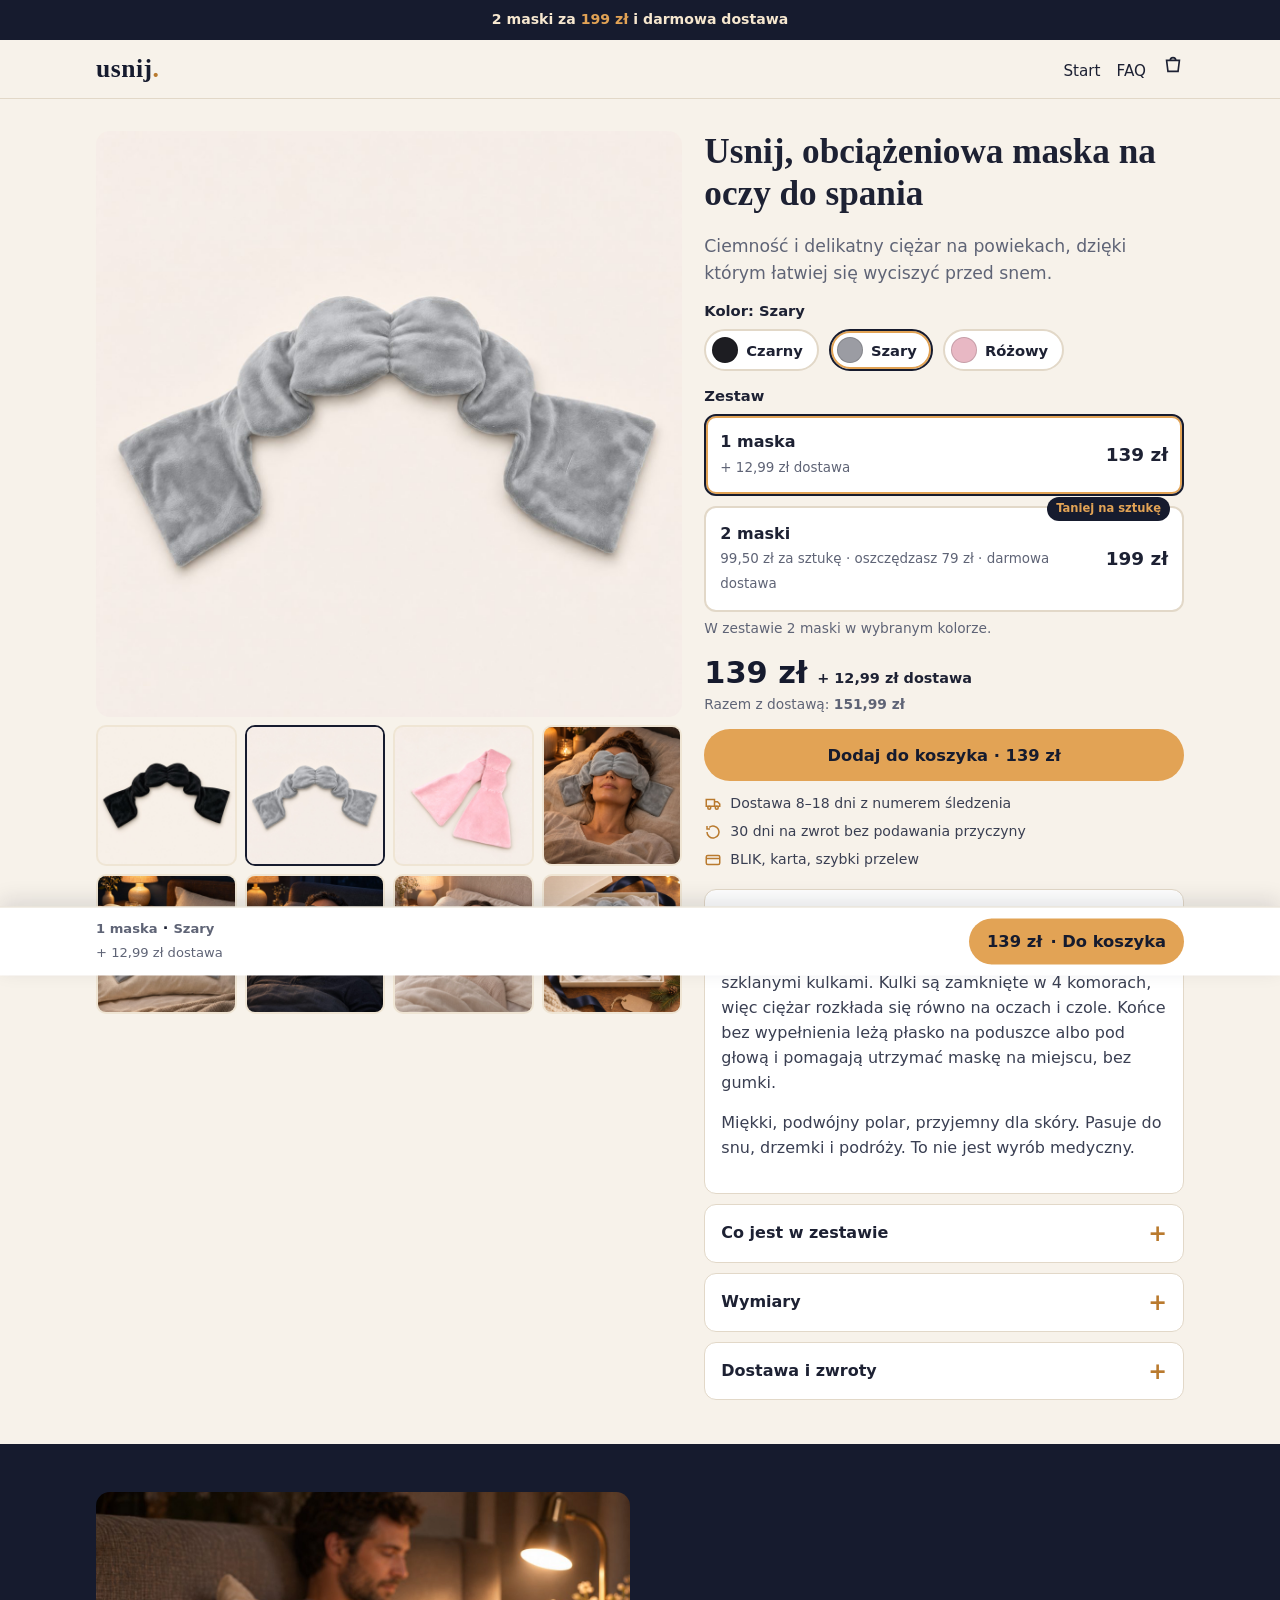
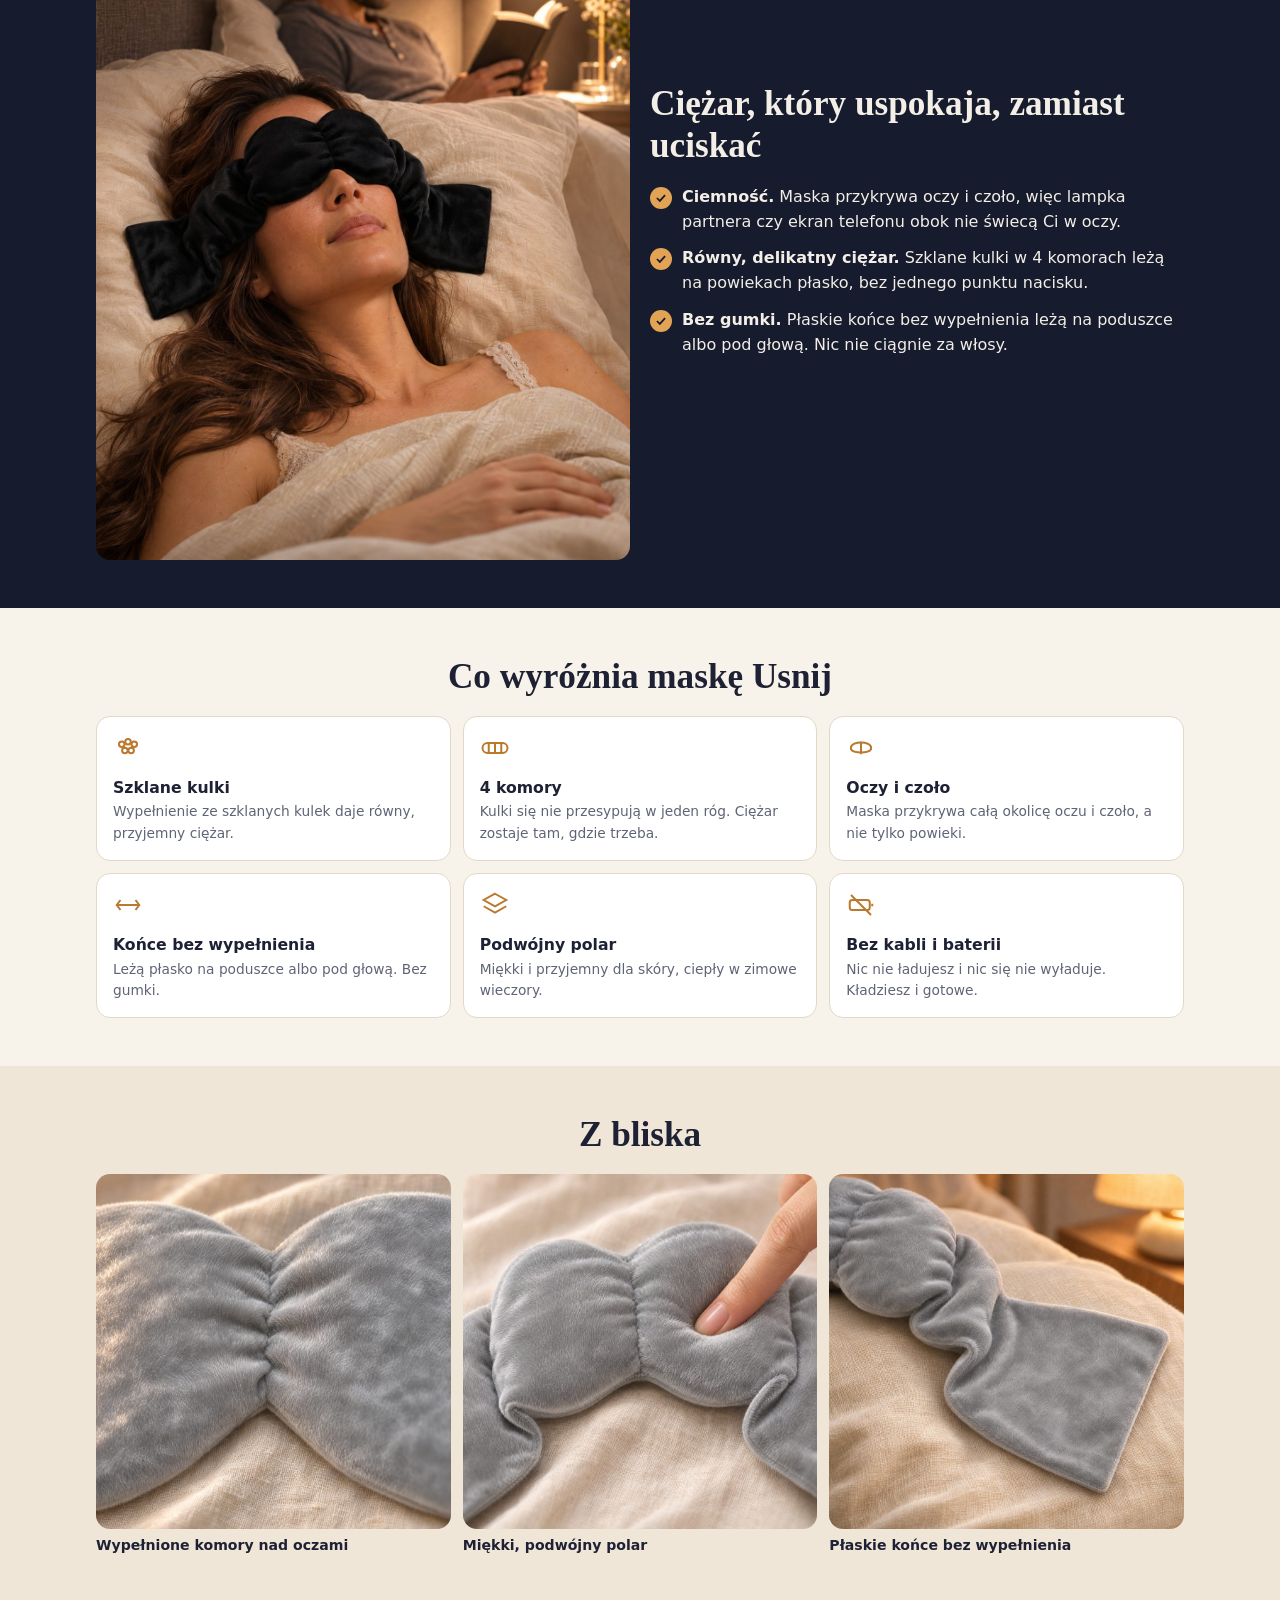
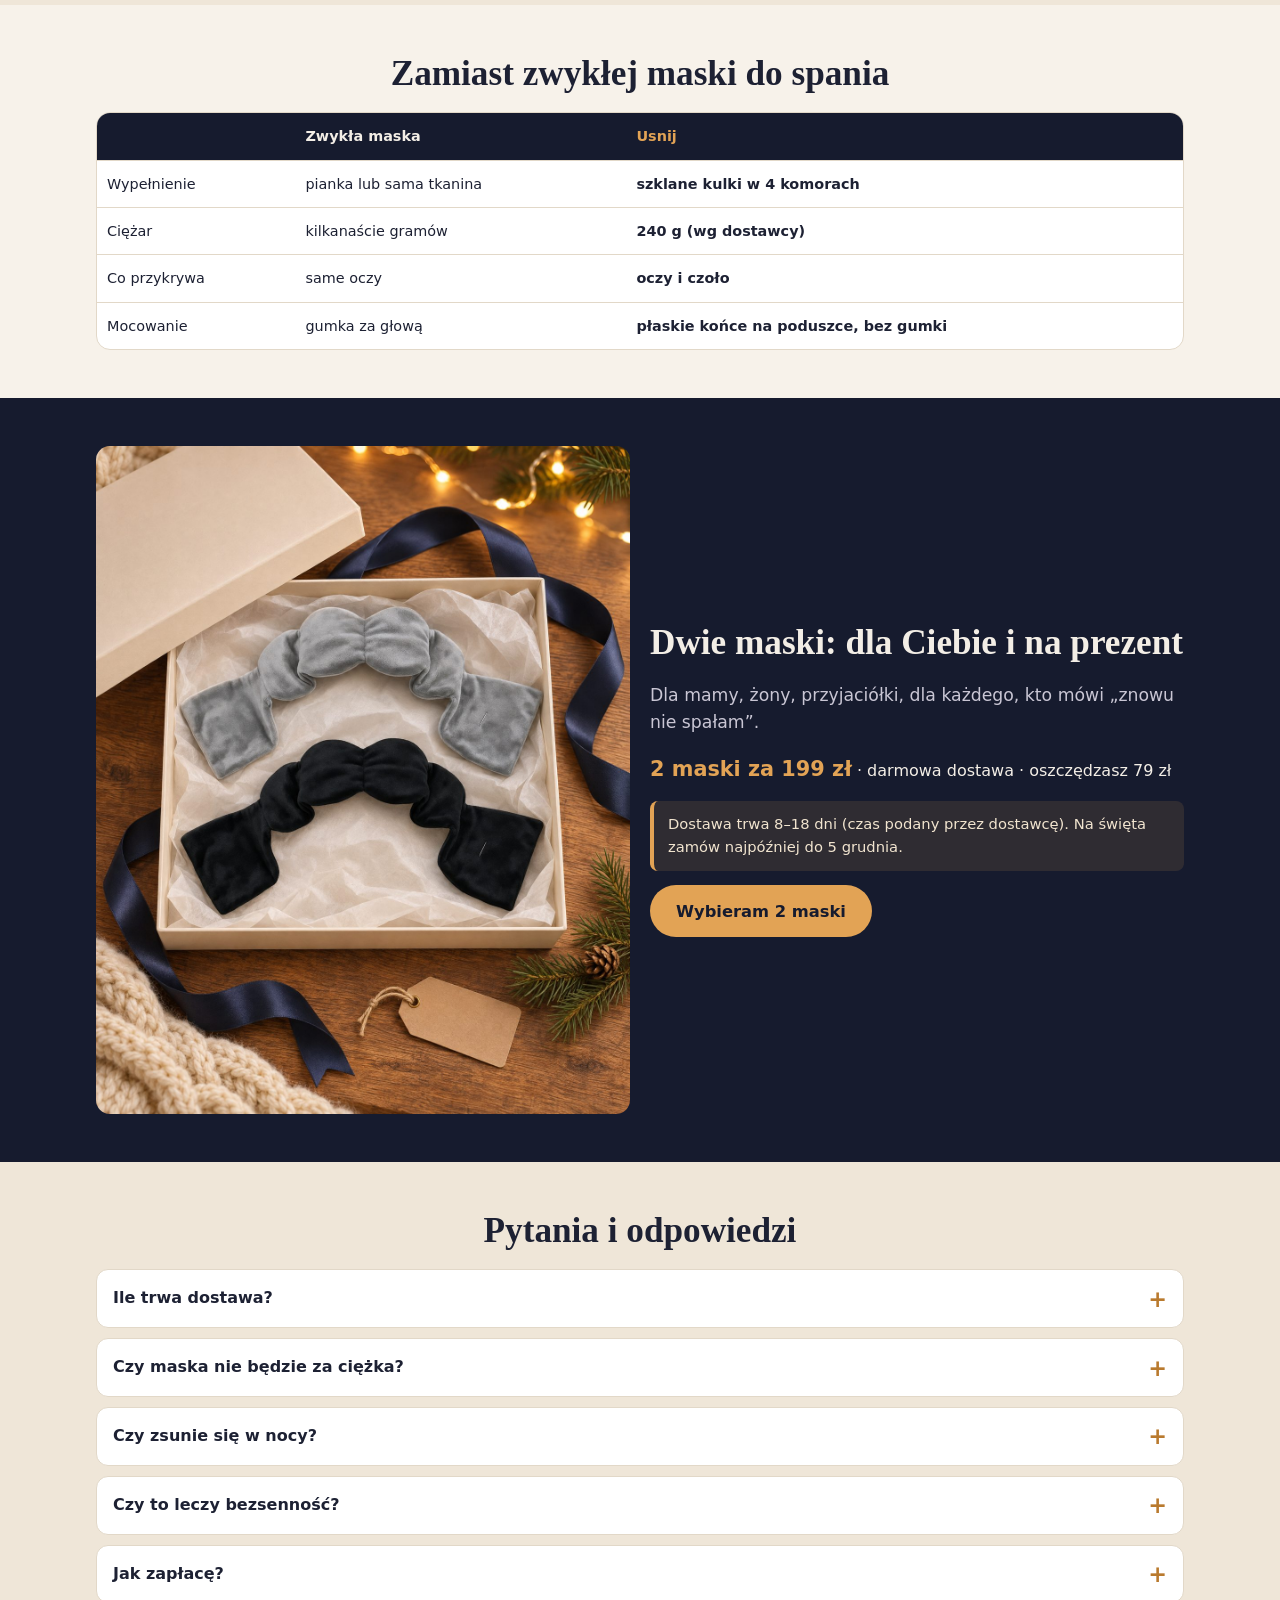
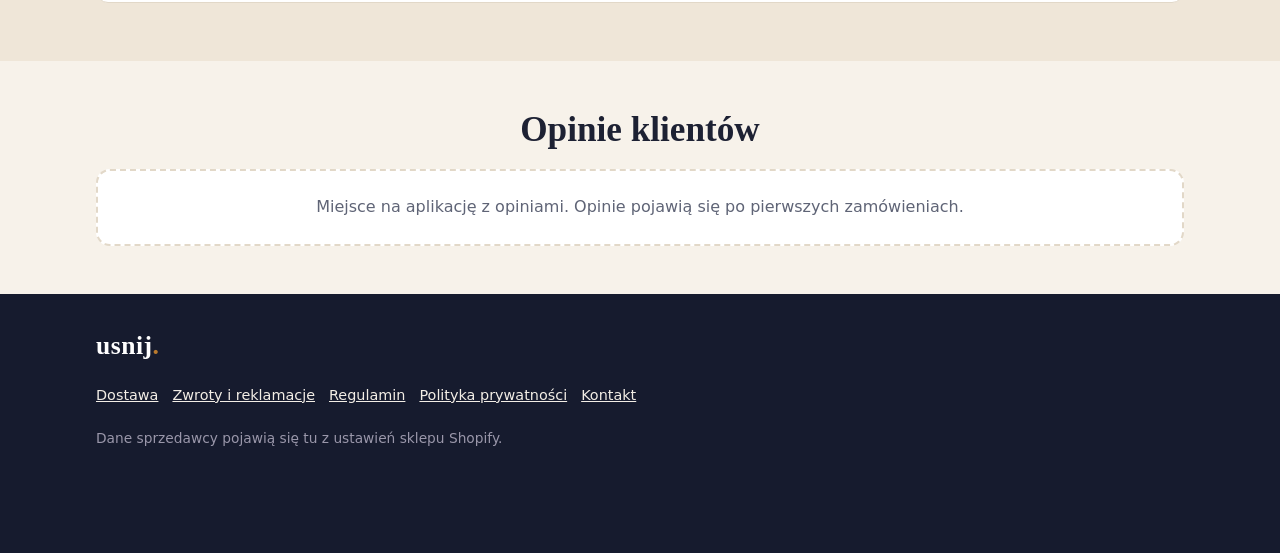
==== commit ee432e0c: "Sklep Usnij: nowe zdjęcia i wideo z Higgsfield, podgląd v2 11 zdjęć (xhigh 2K) i zapętlone wideo do " ====
--- a/sklep/podglad/produkt.html
+++ b/sklep/podglad/produkt.html
@@ -17,14 +17,17 @@
 
 <!-- 1. Galeria i zakup -->
 <div class="wrap pdp">
-  <div>
+  <div class="gal">
     <div class="gal-main"><img data-color-img src="img/packshot-szara.jpg" alt="Obciążeniowa maska na oczy Usnij"></div>
     <div class="thumbs">
       <button class="thumb" data-kolor-thumb="Czarny"><img src="img/packshot-czarna.jpg" alt="Kolor czarny"><template><img src="img/packshot-czarna.jpg" alt="Maska Usnij, kolor czarny"></template></button>
       <button class="thumb" data-kolor-thumb="Szary" aria-current="true"><img src="img/packshot-szara.jpg" alt="Kolor szary"><template><img src="img/packshot-szara.jpg" alt="Maska Usnij, kolor szary"></template></button>
       <button class="thumb" data-kolor-thumb="Różowy"><img src="img/packshot-rozowa.jpg" alt="Kolor różowy"><template><img src="img/packshot-rozowa.jpg" alt="Maska Usnij, kolor różowy"></template></button>
       <button class="thumb"><img src="img/hero-szara-lozko.jpg" alt="Maska w użyciu" loading="lazy"><template><img src="img/hero-szara-lozko.jpg" alt="Szara maska Usnij na oczach w łóżku"></template></button>
+      <button class="thumb"><img src="img/stolik-wieczor.jpg" alt="Maska na poduszce" loading="lazy"><template><img src="img/stolik-wieczor.jpg" alt="Szara maska Usnij leży na poduszce obok lampki i herbaty" style="object-position:center 65%"></template></button>
+      <button class="thumb"><img src="img/mezczyzna-czarna.jpg" alt="Czarna maska w użyciu" loading="lazy"><template><img src="img/mezczyzna-czarna.jpg" alt="Mężczyzna z czarną maską Usnij na oczach w ciemnej sypialni" style="object-position:center 30%"></template></button>
       <button class="thumb"><img src="img/rozowa-lozko.jpg" alt="Różowa maska w użyciu" loading="lazy"><template><img src="img/rozowa-lozko.jpg" alt="Różowa maska Usnij na oczach w łóżku"></template></button>
+      <button class="thumb"><img src="img/prezent-2-maski.jpg" alt="Dwie maski w pudełku" loading="lazy"><template><img src="img/prezent-2-maski.jpg" alt="Szara i czarna maska Usnij w pudełku prezentowym" style="object-position:center 45%"></template></button>
     </div>
   </div>
 
@@ -68,11 +71,11 @@
 
 <!-- 3. Najważniejsza korzyść -->
 <section class="dark"><div class="wrap benefit">
-  <img src="img/rozowa-lozko.jpg" alt="Różowa maska Usnij na oczach, ciepłe światło lampki w sypialni" style="border-radius:14px" loading="lazy">
+  <img src="img/para-czarna.jpg" alt="Kobieta śpi z czarną maską Usnij na oczach, a obok partner czyta przy zapalonej lampce" style="border-radius:14px" loading="lazy">
   <div>
     <h2>Ciężar, który uspokaja, zamiast uciskać</h2>
     <ul class="ticks">
-      <li><span><b>Ciemność.</b> Maska przykrywa oczy i czoło, więc światło z lampki czy ekranu nie przeszkadza.</span></li>
+      <li><span><b>Ciemność.</b> Maska przykrywa oczy i czoło, więc lampka partnera czy ekran telefonu obok nie świecą Ci w oczy.</span></li>
       <li><span><b>Równy, delikatny ciężar.</b> Szklane kulki w 4 komorach leżą na powiekach płasko, bez jednego punktu nacisku.</span></li>
       <li><span><b>Bez gumki.</b> Płaskie końce bez wypełnienia leżą na poduszce albo pod głową. Nic nie ciągnie za włosy.</span></li>
     </ul>
@@ -96,9 +99,9 @@
 <section class="alt"><div class="wrap">
   <h2 class="center">Z bliska</h2>
   <div class="closeups">
-    <figure><img src="img/zblizenie-komory.jpg" alt="Zbliżenie komór ze szklanymi kulkami" style="border-radius:14px;aspect-ratio:1/1;object-fit:cover" loading="lazy"><figcaption>Komory ze szklanymi kulkami</figcaption></figure>
-    <figure><img src="img/zblizenie-polar.jpg" alt="Zbliżenie miękkiego polaru maski" style="border-radius:14px;aspect-ratio:1/1;object-fit:cover" loading="lazy"><figcaption>Miękki, podwójny polar</figcaption></figure>
-    <figure><img src="img/zblizenie-konce.jpg" alt="Płaski koniec maski na poduszce" style="border-radius:14px;aspect-ratio:1/1;object-fit:cover" loading="lazy"><figcaption>Płaskie końce na poduszce</figcaption></figure>
+    <figure><img src="img/zblizenie-srodek.jpg" alt="Zbliżenie marszczonego środka maski między dwiema wypełnionymi komorami" style="border-radius:14px;aspect-ratio:1/1;object-fit:cover" loading="lazy"><figcaption>Wypełnione komory nad oczami</figcaption></figure>
+    <figure><img src="img/zblizenie-polar.jpg" alt="Palec delikatnie wciska się w miękki polar maski" style="border-radius:14px;aspect-ratio:1/1;object-fit:cover" loading="lazy"><figcaption>Miękki, podwójny polar</figcaption></figure>
+    <figure><img src="img/zblizenie-konce.jpg" alt="Płaski koniec maski bez wypełnienia leży na poduszce" style="border-radius:14px;aspect-ratio:1/1;object-fit:cover" loading="lazy"><figcaption>Płaskie końce bez wypełnienia</figcaption></figure>
   </div>
 </div></section>
 
@@ -116,13 +119,13 @@
 
 <!-- 6b. Prezent -->
 <section class="dark"><div class="wrap gift">
-  <img src="img/prezent-rozowa.jpg" alt="Różowa maska Usnij wyjęta z prezentu przy choince" style="border-radius:14px" loading="lazy">
+  <img src="img/prezent-2-maski.jpg" alt="Szara i czarna maska Usnij w otwartym pudełku prezentowym z granatową wstążką" style="border-radius:14px" loading="lazy">
   <div>
     <h2>Dwie maski: dla Ciebie i na prezent</h2>
     <p class="lead">Dla mamy, żony, przyjaciółki, dla każdego, kto mówi „znowu nie spałam”.</p>
     <p><b style="color:#e2a355;font-size:1.3rem">2 maski za 199 zł</b> · darmowa dostawa · oszczędzasz 79 zł</p>
     <p class="note">Dostawa trwa 8–18 dni (czas podany przez dostawcę). Na święta zamów najpóźniej do 5 grudnia.</p>
-    <button class="btn" data-atc onclick="document.querySelector('[data-zestaw=&quot;2&quot;]').click()">Wybieram 2 maski</button>
+    <button class="btn" data-atc data-pick-set="2">Wybieram 2 maski</button>
   </div>
 </div></section>
 
--- a/sklep/podglad/style.css
+++ b/sklep/podglad/style.css
@@ -40,7 +40,7 @@
 .hero{padding:0;background:var(--night);color:#f3eee6}
 .hero .wrap{display:grid;gap:22px;padding-top:22px;padding-bottom:34px}
 .hero-media{border-radius:var(--r);overflow:hidden;aspect-ratio:4/5;background:#2a3150;position:relative}
-.hero-media img{width:100%;height:100%;object-fit:cover}
+.hero-media img,.hero-media video{width:100%;height:100%;object-fit:cover;display:block}
 .hero p.lead{color:#cfcbd8}
 .hero .btn{width:100%}
 @media(min-width:860px){.hero .wrap{grid-template-columns:1.05fr .95fr;align-items:center;padding-top:40px;padding-bottom:56px}.hero .btn{width:auto}.hero-media{aspect-ratio:1/1}}
@@ -68,9 +68,11 @@
 .sw[aria-pressed="true"]{border-color:var(--night);box-shadow:0 0 0 2px var(--amber) inset}
 /* Kroki */
 .steps{display:grid;gap:16px;counter-reset:s}
-.step{background:var(--white);border-radius:var(--r);padding:18px;border:1px solid var(--line)}
-.step .num{width:36px;height:36px;border-radius:50%;background:var(--night);color:var(--amber);display:grid;place-items:center;font-weight:700;margin-bottom:10px}
-@media(min-width:860px){.steps{grid-template-columns:repeat(3,1fr)}}
+.step{background:var(--white);border-radius:var(--r);padding:12px;border:1px solid var(--line);display:grid;grid-template-columns:104px 1fr;gap:14px;align-items:center}
+.step img{width:104px;height:104px;object-fit:cover;border-radius:10px;display:block}
+.step h3{margin-bottom:4px}.step p{margin:0}
+.step .num{width:30px;height:30px;border-radius:50%;background:var(--night);color:var(--amber);display:grid;place-items:center;font-weight:700;margin-bottom:8px;font-size:.9rem}
+@media(min-width:860px){.steps{grid-template-columns:repeat(3,1fr)}.step{grid-template-columns:1fr;padding:0;overflow:hidden;align-items:start;gap:0}.step img{width:100%;height:auto;aspect-ratio:4/3;border-radius:0}.step .body{padding:18px}}
 /* Prezent */
 .gift{display:grid;gap:20px;align-items:center}
 @media(min-width:860px){.gift{grid-template-columns:1fr 1fr}}
@@ -91,11 +93,11 @@
 footer a{display:inline-block;margin:0 14px 8px 0;color:#f3eee6}
 /* ===== Strona produktu ===== */
 .pdp{display:grid;gap:22px;padding-top:18px;padding-bottom:34px}
-@media(min-width:900px){.pdp{grid-template-columns:1.1fr .9fr;align-items:start;padding-top:32px}}
+@media(min-width:900px){.pdp{grid-template-columns:1.1fr .9fr;align-items:start;padding-top:32px}.pdp .gal{position:sticky;top:84px}}
 .gal-main{position:relative;border-radius:var(--r);overflow:hidden;aspect-ratio:1/1;background:#f1ece4}
 .gal-main img{width:100%;height:100%;object-fit:cover}
 .gal-main .ph{aspect-ratio:auto;height:100%;border-radius:0;border:0}
-.thumbs{display:grid;grid-template-columns:repeat(5,1fr);gap:8px;margin-top:8px}
+.thumbs{display:grid;grid-template-columns:repeat(4,1fr);gap:8px;margin-top:8px}
 .thumb{border:2px solid transparent;border-radius:10px;overflow:hidden;aspect-ratio:1/1;padding:0;background:#efe5d4;cursor:pointer;font-size:.6rem;color:#7a6a52;font-weight:700}
 .thumb img{width:100%;height:100%;object-fit:cover}
 .thumb[aria-current="true"]{border-color:var(--night)}
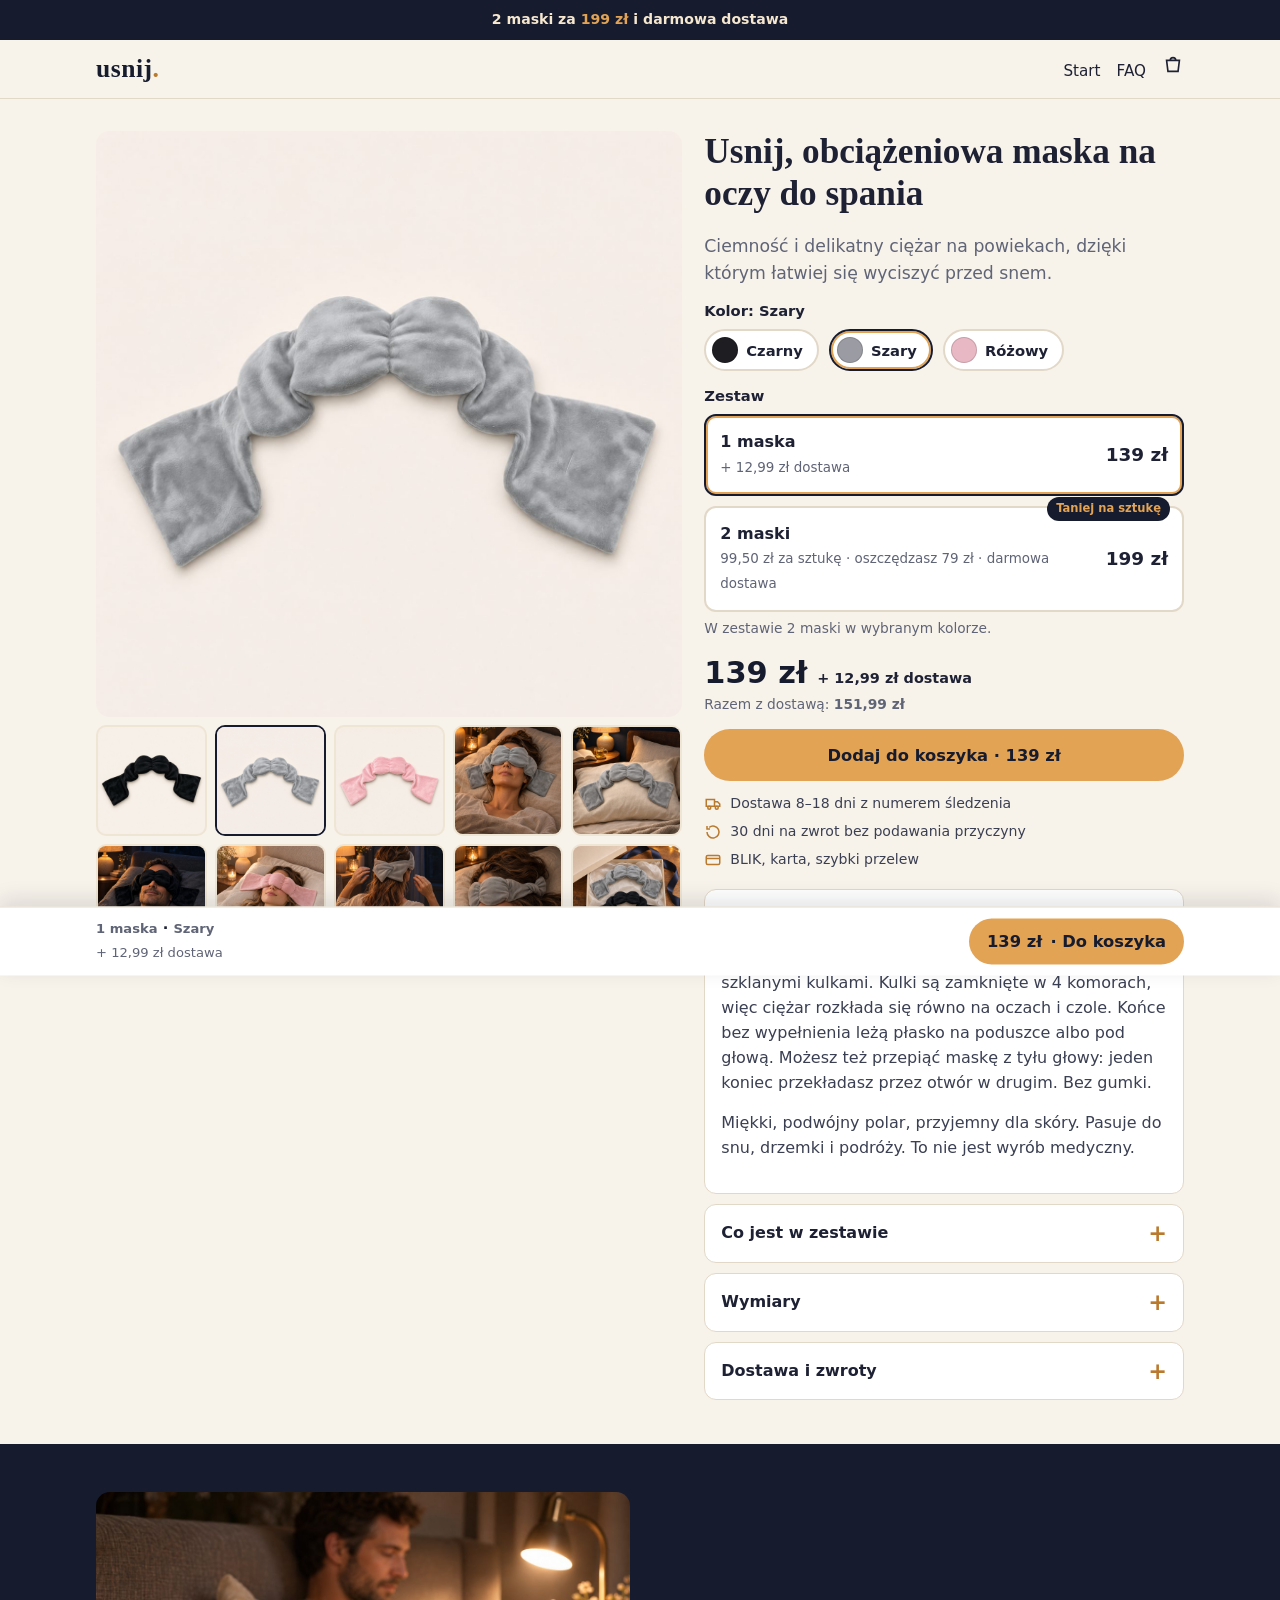
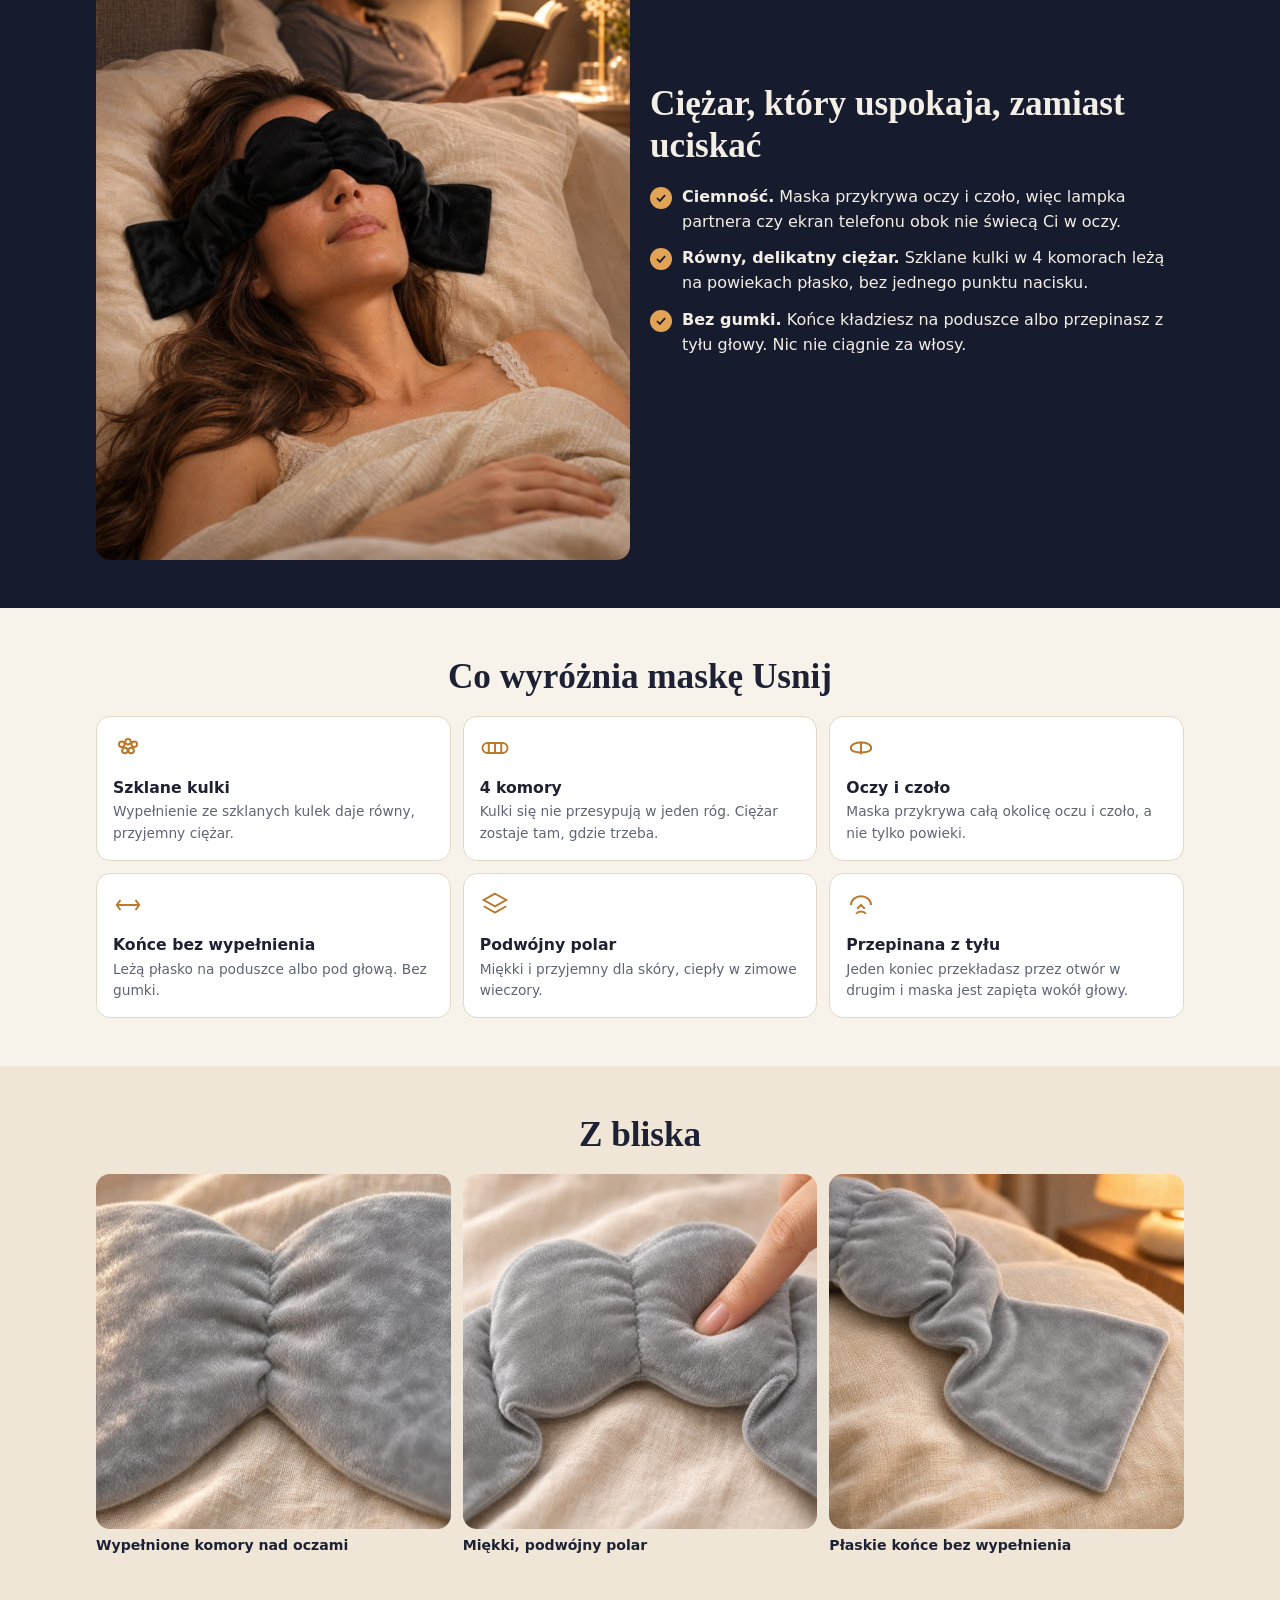
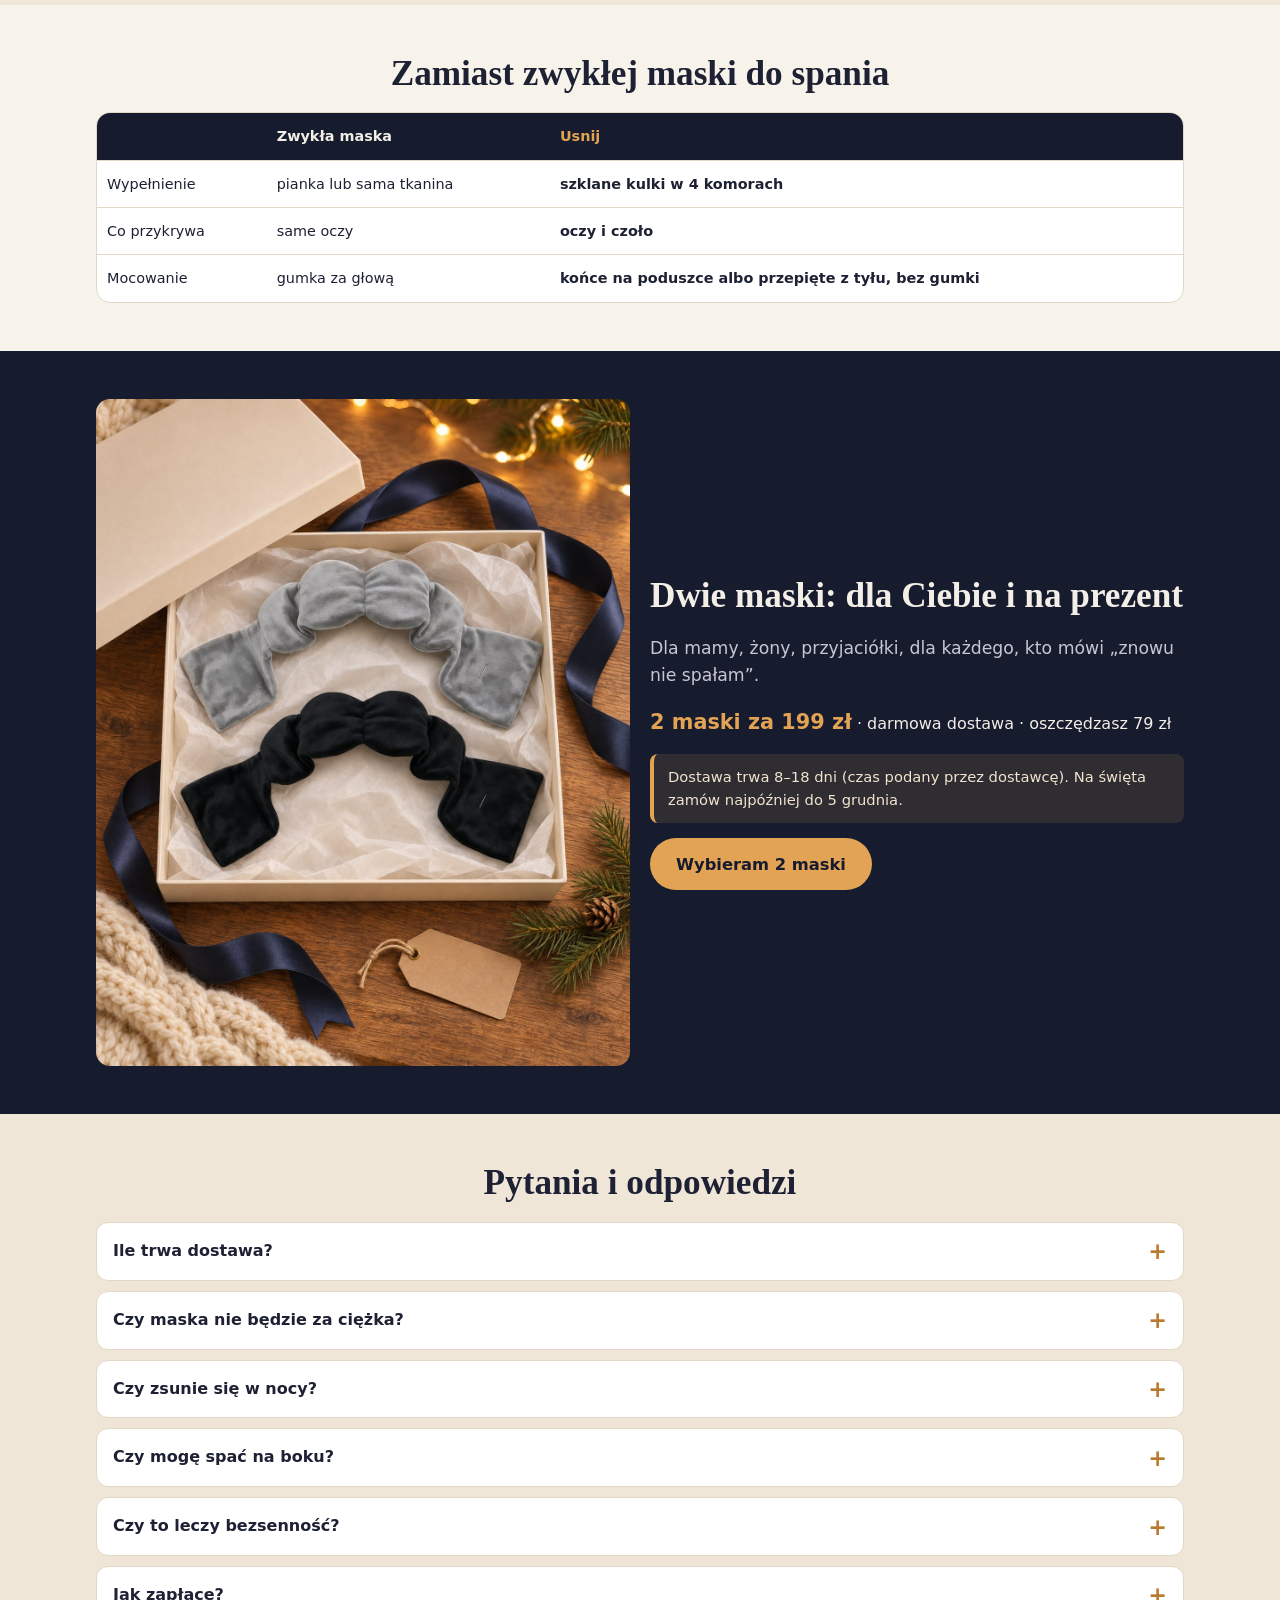
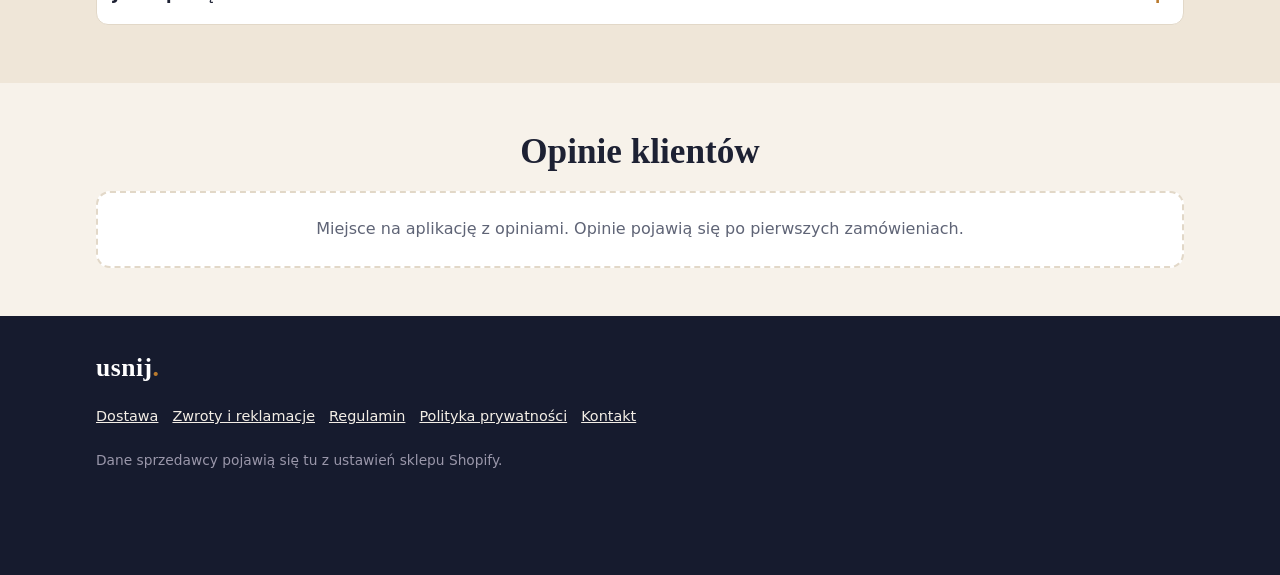
==== commit dd72f6dd: "Przepinanie z tyłu i różowa w prawdziwym kształcie: sklep, teksty, biznes.md Nowe zdjęcia z Higgsfie" ====
--- a/sklep/podglad/produkt.html
+++ b/sklep/podglad/produkt.html
@@ -27,6 +27,8 @@
       <button class="thumb"><img src="img/stolik-wieczor.jpg" alt="Maska na poduszce" loading="lazy"><template><img src="img/stolik-wieczor.jpg" alt="Szara maska Usnij leży na poduszce obok lampki i herbaty" style="object-position:center 65%"></template></button>
       <button class="thumb"><img src="img/mezczyzna-czarna.jpg" alt="Czarna maska w użyciu" loading="lazy"><template><img src="img/mezczyzna-czarna.jpg" alt="Mężczyzna z czarną maską Usnij na oczach w ciemnej sypialni" style="object-position:center 30%"></template></button>
       <button class="thumb"><img src="img/rozowa-lozko.jpg" alt="Różowa maska w użyciu" loading="lazy"><template><img src="img/rozowa-lozko.jpg" alt="Różowa maska Usnij na oczach w łóżku"></template></button>
+      <button class="thumb"><img src="img/zapieta-z-tylu.jpg" alt="Maska przepięta z tyłu" loading="lazy"><template><img src="img/zapieta-z-tylu.jpg" alt="Szara maska Usnij przepięta z tyłu głowy: jeden koniec przełożony przez otwór w drugim" style="object-position:center 35%"></template></button>
+      <button class="thumb"><img src="img/na-boku-zapieta.jpg" alt="Sen na boku w przepiętej masce" loading="lazy"><template><img src="img/na-boku-zapieta.jpg" alt="Kobieta śpi na boku w szarej masce Usnij przepiętej wokół głowy"></template></button>
       <button class="thumb"><img src="img/prezent-2-maski.jpg" alt="Dwie maski w pudełku" loading="lazy"><template><img src="img/prezent-2-maski.jpg" alt="Szara i czarna maska Usnij w pudełku prezentowym" style="object-position:center 45%"></template></button>
     </div>
   </div>
@@ -61,9 +63,9 @@
 
     <!-- 2. Zakładki -->
     <div style="margin-top:18px">
-      <details open><summary>Opis</summary><div class="in"><p>Usnij to obciążeniowa maska na oczy wypełniona szklanymi kulkami. Kulki są zamknięte w 4 komorach, więc ciężar rozkłada się równo na oczach i czole. Końce bez wypełnienia leżą płasko na poduszce albo pod głową i pomagają utrzymać maskę na miejscu, bez gumki.</p><p>Miękki, podwójny polar, przyjemny dla skóry. Pasuje do snu, drzemki i podróży. To nie jest wyrób medyczny.</p></div></details>
+      <details open><summary>Opis</summary><div class="in"><p>Usnij to obciążeniowa maska na oczy wypełniona szklanymi kulkami. Kulki są zamknięte w 4 komorach, więc ciężar rozkłada się równo na oczach i czole. Końce bez wypełnienia leżą płasko na poduszce albo pod głową. Możesz też przepiąć maskę z tyłu głowy: jeden koniec przekładasz przez otwór w drugim. Bez gumki.</p><p>Miękki, podwójny polar, przyjemny dla skóry. Pasuje do snu, drzemki i podróży. To nie jest wyrób medyczny.</p></div></details>
       <details><summary>Co jest w zestawie</summary><div class="in"><ul><li>1 maska: 1 × obciążeniowa maska na oczy</li><li>2 maski: 2 × obciążeniowa maska na oczy (w wybranym kolorze)</li></ul></div></details>
-      <details><summary>Wymiary</summary><div class="in"><ul><li>Waga maski: 240 g (wg dostawcy)</li><li>Waga paczki: 362 g (wg dostawcy)</li><li>Długość i szerokość: [do potwierdzenia u dostawcy]</li><li>Materiał: polar, wypełnienie: szklane kulki</li></ul></div></details>
+      <details><summary>Wymiary</summary><div class="in"><ul><li>Długość i szerokość: ok. 70 × 12 cm (wg opisu dostawcy, do potwierdzenia)</li><li>Waga maski: [do potwierdzenia u dostawcy]</li><li>Materiał: podwójny polar, wypełnienie: szklane kulki w 4 komorach</li><li>Na jednym końcu otwór do przepięcia maski z tyłu głowy</li></ul></div></details>
       <details><summary>Dostawa i zwroty</summary><div class="in"><ul><li>Dostawa 8–18 dni: 1–3 dni przygotowania + 7–15 dni transportu, z numerem śledzenia</li><li>Darmowa od 199 zł, poniżej 12,99 zł</li><li>Cena końcowa, bez cła i dopłat przy odbiorze</li><li>30 dni na zwrot bez podawania przyczyny</li><li>Paczka nie dotarła w 25 dni od nadania: nowa albo zwrot pieniędzy</li></ul></div></details>
     </div>
   </div>
@@ -77,7 +79,7 @@
     <ul class="ticks">
       <li><span><b>Ciemność.</b> Maska przykrywa oczy i czoło, więc lampka partnera czy ekran telefonu obok nie świecą Ci w oczy.</span></li>
       <li><span><b>Równy, delikatny ciężar.</b> Szklane kulki w 4 komorach leżą na powiekach płasko, bez jednego punktu nacisku.</span></li>
-      <li><span><b>Bez gumki.</b> Płaskie końce bez wypełnienia leżą na poduszce albo pod głową. Nic nie ciągnie za włosy.</span></li>
+      <li><span><b>Bez gumki.</b> Końce kładziesz na poduszce albo przepinasz z tyłu głowy. Nic nie ciągnie za włosy.</span></li>
     </ul>
   </div>
 </div></section>
@@ -91,7 +93,7 @@
     <div class="feat"><svg viewBox="0 0 24 24" fill="none" stroke="currentColor" stroke-width="1.6"><path d="M4 11c2-4.5 14-4.5 16 0v2c-2 3.5-14 3.5-16 0z"/><path d="M12 7v10"/></svg><h3>Oczy i czoło</h3><p>Maska przykrywa całą okolicę oczu i czoło, a nie tylko powieki.</p></div>
     <div class="feat"><svg viewBox="0 0 24 24" fill="none" stroke="currentColor" stroke-width="1.6"><path d="M3 12h18"/><path d="M6 8l-3 4 3 4M18 8l3 4-3 4"/></svg><h3>Końce bez wypełnienia</h3><p>Leżą płasko na poduszce albo pod głową. Bez gumki.</p></div>
     <div class="feat"><svg viewBox="0 0 24 24" fill="none" stroke="currentColor" stroke-width="1.6"><path d="M12 3l9 5-9 5-9-5z"/><path d="M3 13l9 5 9-5"/></svg><h3>Podwójny polar</h3><p>Miękki i przyjemny dla skóry, ciepły w zimowe wieczory.</p></div>
-    <div class="feat"><svg viewBox="0 0 24 24" fill="none" stroke="currentColor" stroke-width="1.6"><rect x="3" y="8" width="16" height="8" rx="2"/><path d="M21 11v2"/><path d="M4 4l16 16"/></svg><h3>Bez kabli i baterii</h3><p>Nic nie ładujesz i nic się nie wyładuje. Kładziesz i gotowe.</p></div>
+    <div class="feat"><svg viewBox="0 0 24 24" fill="none" stroke="currentColor" stroke-width="1.6"><path d="M4 12c0-4 3.5-7 8-7s8 3 8 7"/><path d="M9 15l3-3 3 3"/><path d="M8 19c2-2.5 6-2.5 8 0"/></svg><h3>Przepinana z tyłu</h3><p>Jeden koniec przekładasz przez otwór w drugim i maska jest zapięta wokół głowy.</p></div>
   </div>
 </div></section>
 
@@ -111,9 +113,8 @@
   <table class="compare">
     <tr><th></th><th>Zwykła maska</th><th>Usnij</th></tr>
     <tr><td>Wypełnienie</td><td>pianka lub sama tkanina</td><td>szklane kulki w 4 komorach</td></tr>
-    <tr><td>Ciężar</td><td>kilkanaście gramów</td><td>240 g (wg dostawcy)</td></tr>
     <tr><td>Co przykrywa</td><td>same oczy</td><td>oczy i czoło</td></tr>
-    <tr><td>Mocowanie</td><td>gumka za głową</td><td>płaskie końce na poduszce, bez gumki</td></tr>
+    <tr><td>Mocowanie</td><td>gumka za głową</td><td>końce na poduszce albo przepięte z tyłu, bez gumki</td></tr>
   </table>
 </div></section>
 
@@ -134,7 +135,8 @@
   <h2 class="center">Pytania i odpowiedzi</h2>
   <details><summary>Ile trwa dostawa?</summary><div class="in">8 do 18 dni od zamówienia (1–3 dni przygotowania i 7–15 dni transportu), z numerem śledzenia. Jeśli paczka nie dotrze w ciągu 25 dni od nadania, wysyłamy nową albo oddajemy pieniądze.</div></details>
   <details><summary>Czy maska nie będzie za ciężka?</summary><div class="in">Ciężar rozkłada się na 4 komory, więc nie uciska jednego punktu. Jeśli Ci nie posłuży, masz 30 dni na zwrot.</div></details>
-  <details><summary>Czy zsunie się w nocy?</summary><div class="in">Końce bez wypełnienia leżą płasko na poduszce albo pod głową i pomagają utrzymać maskę na miejscu.</div></details>
+  <details><summary>Czy zsunie się w nocy?</summary><div class="in">Końce bez wypełnienia leżą płasko na poduszce albo pod głową. Jeśli śpisz niespokojnie, przepnij maskę z tyłu głowy: jeden koniec przełóż przez otwór w drugim.</div></details>
+  <details><summary>Czy mogę spać na boku?</summary><div class="in">Tak. Przepnij maskę z tyłu głowy (jeden koniec przez otwór w drugim), wtedy jest zapięta wokół głowy, bez gumki.</div></details>
   <details><summary>Czy to leczy bezsenność?</summary><div class="in">Nie, to nie jest wyrób medyczny. Daje ciemność i delikatny ciężar, co wielu osobom pomaga się wyciszyć.</div></details>
   <details><summary>Jak zapłacę?</summary><div class="in">BLIK, kartą albo szybkim przelewem. Cena jest końcowa, bez dopłat przy odbiorze.</div></details>
 </div></section>
--- a/sklep/podglad/style.css
+++ b/sklep/podglad/style.css
@@ -97,7 +97,7 @@
 .gal-main{position:relative;border-radius:var(--r);overflow:hidden;aspect-ratio:1/1;background:#f1ece4}
 .gal-main img{width:100%;height:100%;object-fit:cover}
 .gal-main .ph{aspect-ratio:auto;height:100%;border-radius:0;border:0}
-.thumbs{display:grid;grid-template-columns:repeat(4,1fr);gap:8px;margin-top:8px}
+.thumbs{display:grid;grid-template-columns:repeat(5,1fr);gap:8px;margin-top:8px}
 .thumb{border:2px solid transparent;border-radius:10px;overflow:hidden;aspect-ratio:1/1;padding:0;background:#efe5d4;cursor:pointer;font-size:.6rem;color:#7a6a52;font-weight:700}
 .thumb img{width:100%;height:100%;object-fit:cover}
 .thumb[aria-current="true"]{border-color:var(--night)}
